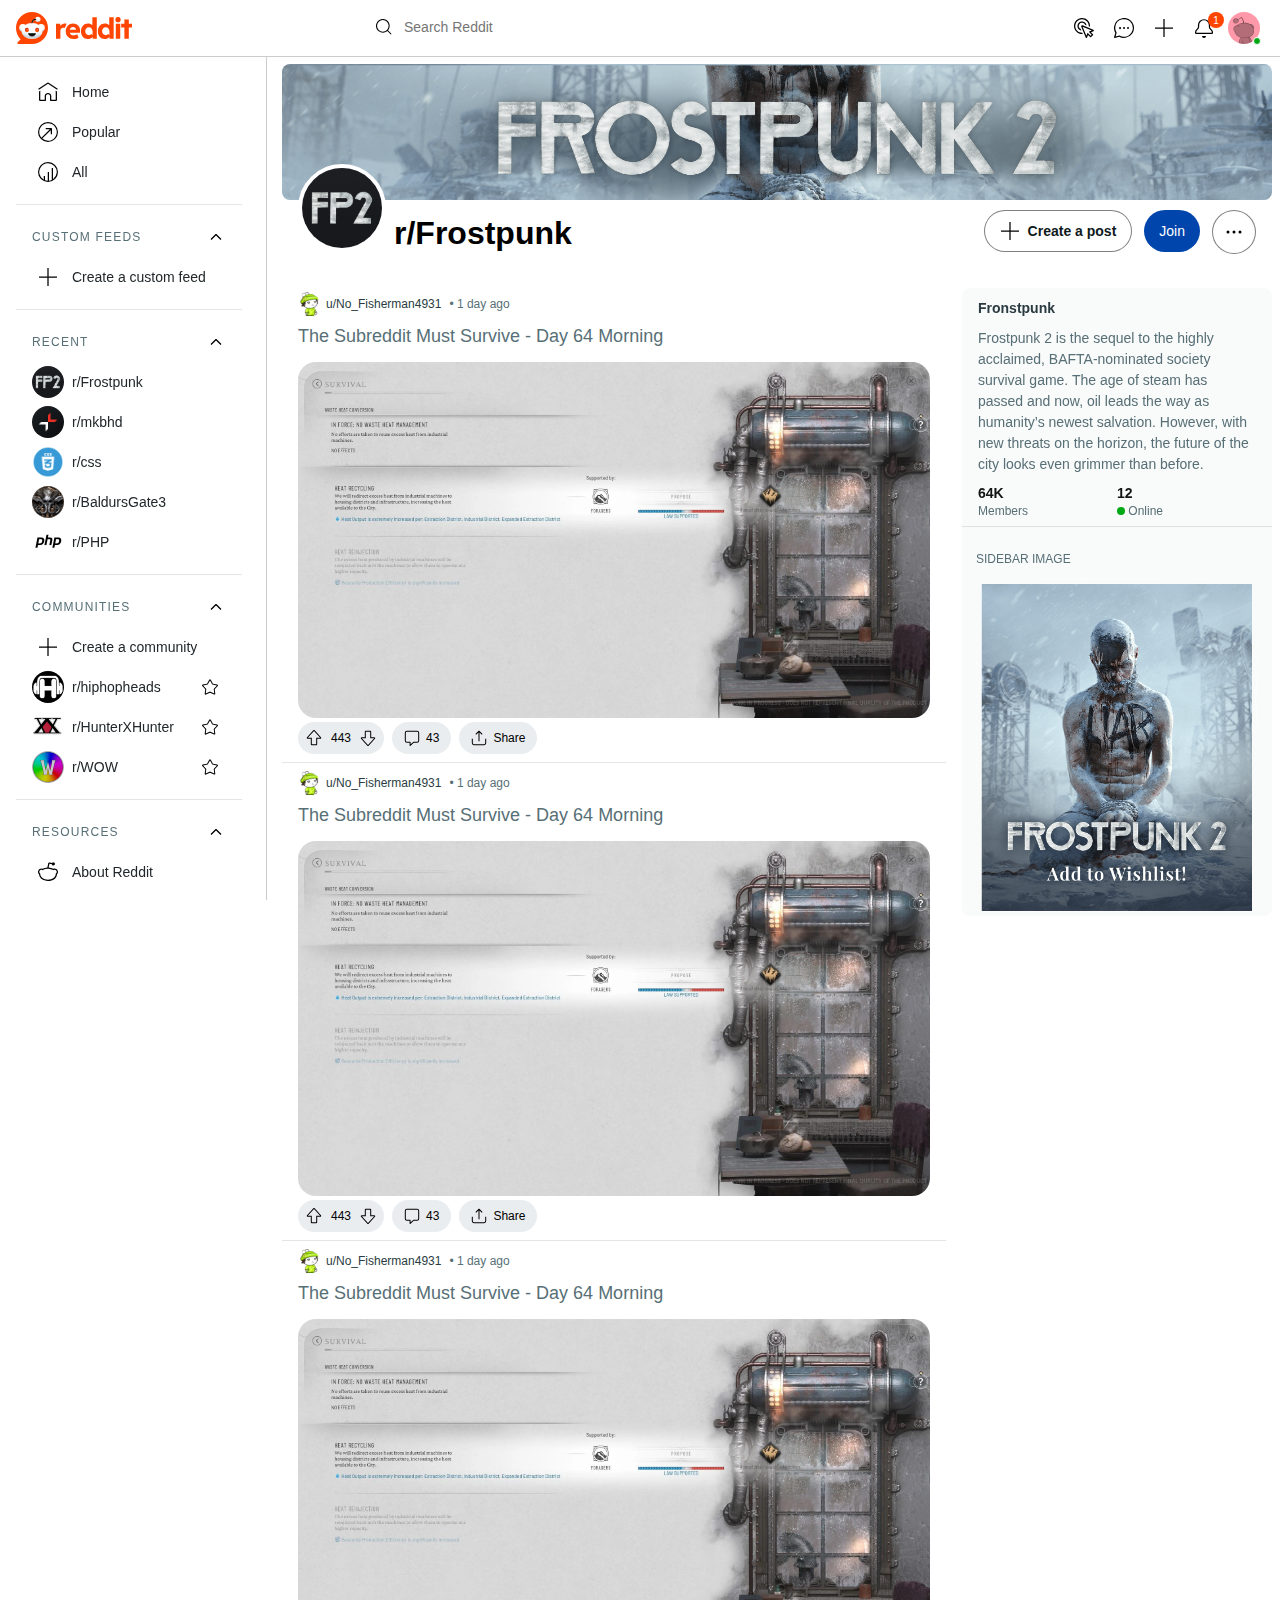
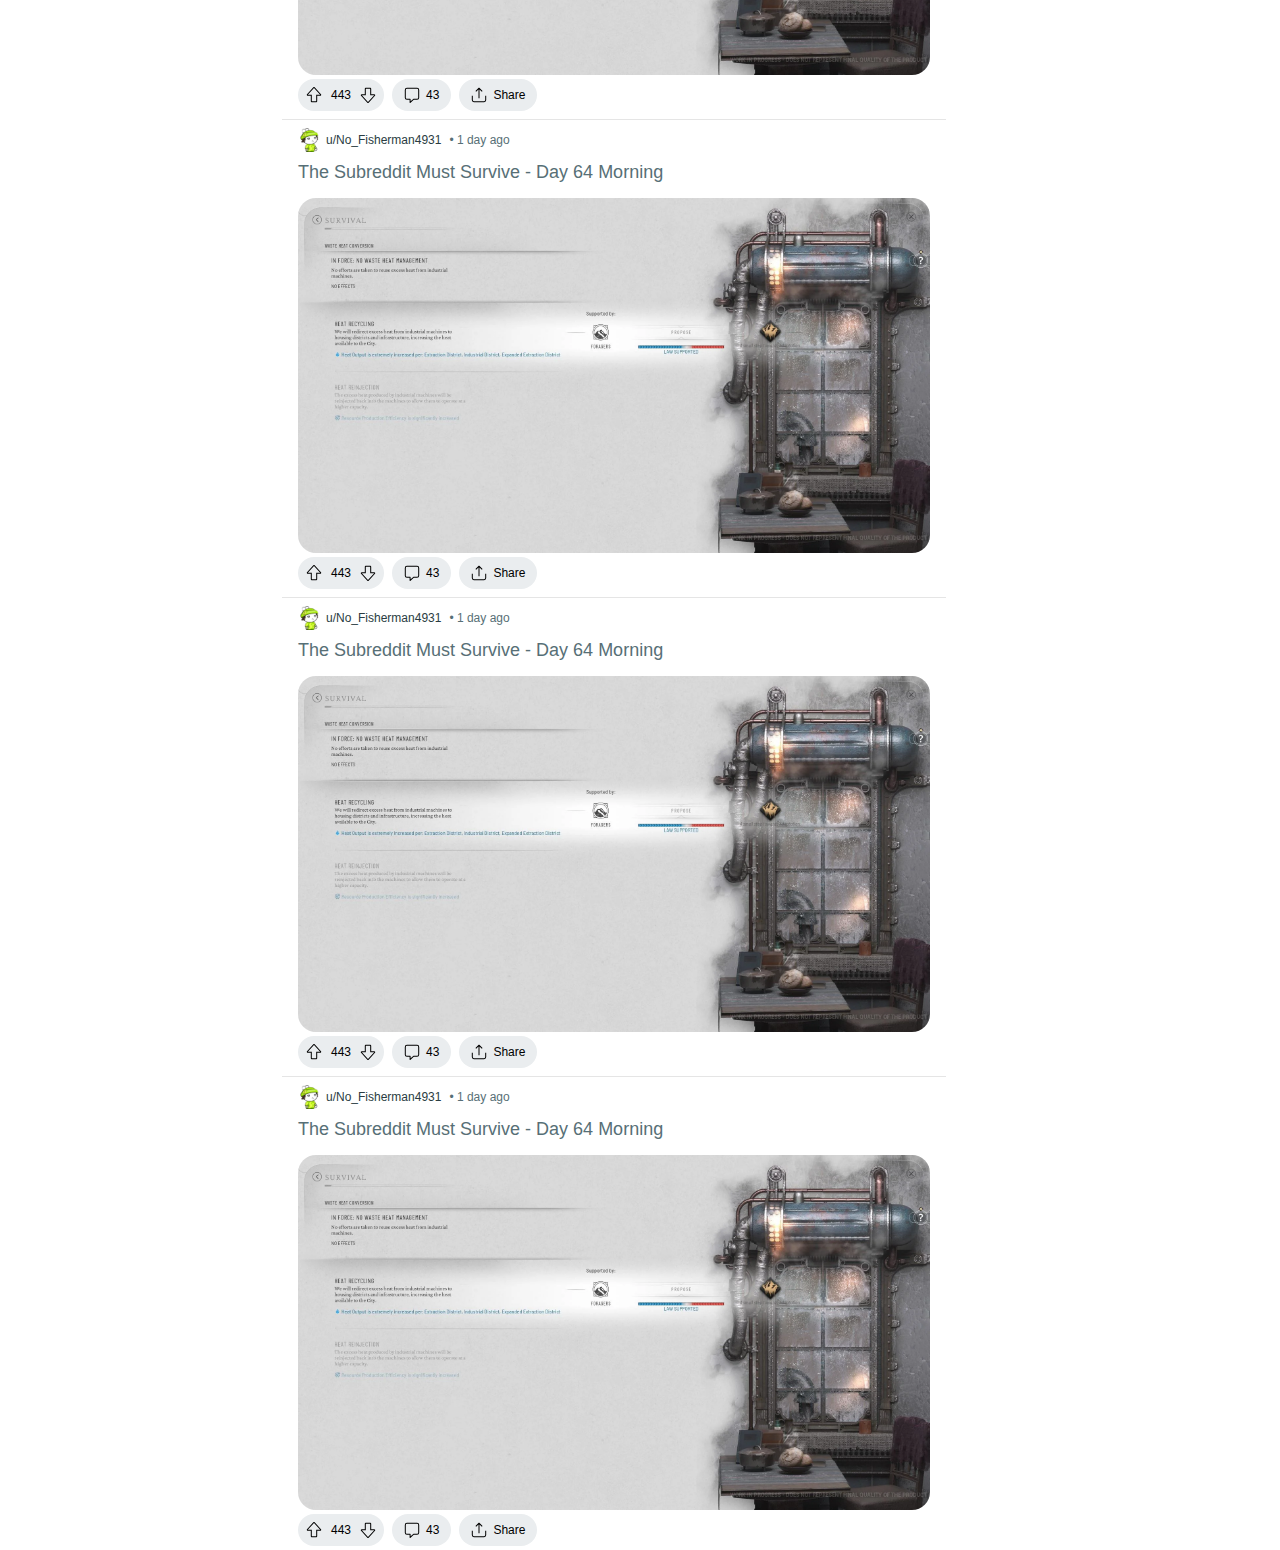
==== index.html @ 2389dda0 "Prototype is done" ====
<!doctype html>
<html lang="en">
<head>
    <meta charset="UTF-8">
    <meta name="viewport"
          content="width=device-width, user-scalable=no, initial-scale=1.0, maximum-scale=1.0, minimum-scale=1.0">
    <meta http-equiv="X-UA-Compatible" content="ie=edge">
    <title>Reddit1 Clone</title>

    <link rel="stylesheet" href="assets/css/main.css">
    <link rel="stylesheet" href="assets/css/header.css">
    <link rel="stylesheet" href="assets/css/search.css">
    <link rel="stylesheet" href="assets/css/profile-menu.css">
    <link rel="stylesheet" href="assets/css/sidebar.css">
    <link rel="stylesheet" href="assets/css/content.css">
</head>
<body>
<div class="main-header">
    <div>
        <a class="reddit-logo" href="">
            <img src="assets/img/reddit-logo.svg">
            <img src="assets/img/reddit.svg" class="reddit-logo-word">
        </a>
    </div>

    <div class="search-container-l1">
        <div class="search-container-l2">
            <label for="input-search" class="search-icon-container">
                <img src="assets/img/icon/search.svg">
            </label>
            <input type="text" class="search-input" placeholder="Search Reddit" id="input-search">
            <div class="opened-search">
                <div class="opened-search-content-divider"></div>
                <div class="opened-search-scrollable">
                    <div class="resent-searches">
                        <div class="resent-searches-item">
                            <div class="resent-search-logo-container">
                                <img src="assets/img/frostpunk2.jpg">
                            </div>
                            <div class="resent-search-title">
                                r/Frostpunk
                            </div>
                            <span class="resent-search-close-icon-container">
                            <img src="assets/img/icon/close.svg">
                        </span>
                        </div>
                        <div class="resent-searches-item">
                            <div class="resent-search-logo-container">
                                <img src="assets/img/frostpunk2.jpg">
                            </div>
                            <div class="resent-search-title">
                                r/Frostpunk
                            </div>
                            <span class="resent-search-close-icon-container">
                            <img src="assets/img/icon/close.svg">
                        </span>
                        </div>
                        <div class="resent-searches-item">
                            <div class="resent-search-logo-container">
                                <img src="assets/img/frostpunk2.jpg">
                            </div>
                            <div class="resent-search-title">
                                r/Frostpunk
                            </div>
                            <span class="resent-search-close-icon-container">
                            <img src="assets/img/icon/close.svg">
                        </span>
                        </div>
                        <div class="resent-searches-item">
                            <div class="resent-search-logo-container">
                                <img src="assets/img/frostpunk2.jpg">
                            </div>
                            <div class="resent-search-title">
                                r/Frostpunk
                            </div>
                            <span class="resent-search-close-icon-container">
                            <img src="assets/img/icon/close.svg">
                        </span>
                        </div>
                        <div class="resent-searches-item">
                            <div class="resent-search-logo-container">
                                <img src="assets/img/frostpunk2.jpg">
                            </div>
                            <div class="resent-search-title">
                                r/Frostpunk
                            </div>
                            <span class="resent-search-close-icon-container">
                            <img src="assets/img/icon/close.svg">
                        </span>
                        </div>
                    </div>
                    <div class="trending-today">
                        <div class="trending-today-header">
                            <div class="trending-today-icon">
                                <img src="assets/img/trending.svg">
                            </div>
                            <div class="trending-today-title">
                                Trending Today
                            </div>
                        </div>
                        <ul class="trending-today-items-container">
                            <li class="trending-today-item">
                                <div class="trending-today-item-info">
                                    <div class="trending-today-item-header">
                                        Stanley Cup Final
                                    </div>
                                    <div class="trending-today-item-body">
                                        Playoff Game Thread: Florida Panthers (3-2) at Edmonton Oilers (2-3) - Game 6 -
                                        21 Jun 2024 - 06:00PM MDT
                                    </div>
                                    <div class="trending-today-item-source">
                                        <div class="trending-today-item-avatar">
                                            <img src="assets/img/avatar/avatar-1.png">
                                        </div>
                                        <div class="trending-today-item-name">
                                            r/hockey and more
                                        </div>
                                    </div>
                                </div>
                                <div class="trending-today-item-preview">
                                    <img src="assets/img/preview/preview-1.jpg">
                                </div>
                            </li>
                            <li class="trending-today-item">
                                <div class="trending-today-item-info">
                                    <div class="trending-today-item-header">
                                        Stanley Cup Final
                                    </div>
                                    <div class="trending-today-item-body">
                                        Playoff Game Thread: Florida Panthers (3-2) at Edmonton Oilers (2-3) - Game 6 -
                                        21 Jun 2024 - 06:00PM MDT
                                    </div>
                                    <div class="trending-today-item-source">
                                        <div class="trending-today-item-avatar">
                                            <img src="assets/img/avatar/avatar-1.png">
                                        </div>
                                        <div class="trending-today-item-name">
                                            r/hockey and more
                                        </div>
                                    </div>
                                </div>
                                <div class="trending-today-item-preview">
                                    <img src="assets/img/preview/preview-1.jpg">
                                </div>
                            </li>
                            <li class="trending-today-item">
                                <div class="trending-today-item-info">
                                    <div class="trending-today-item-header">
                                        Stanley Cup Final
                                    </div>
                                    <div class="trending-today-item-body">
                                        Playoff Game Thread: Florida Panthers (3-2) at Edmonton Oilers (2-3) - Game 6 -
                                        21 Jun 2024 - 06:00PM MDT
                                    </div>
                                    <div class="trending-today-item-source">
                                        <div class="trending-today-item-avatar">
                                            <img src="assets/img/avatar/avatar-1.png">
                                        </div>
                                        <div class="trending-today-item-name">
                                            r/hockey and more
                                        </div>
                                    </div>
                                </div>
                                <div class="trending-today-item-preview">
                                    <img src="assets/img/preview/preview-1.jpg">
                                </div>
                            </li>
                            <li class="trending-today-item">
                                <div class="trending-today-item-info">
                                    <div class="trending-today-item-header">
                                        Stanley Cup Final
                                    </div>
                                    <div class="trending-today-item-body">
                                        Playoff Game Thread: Florida Panthers (3-2) at Edmonton Oilers (2-3) - Game 6 -
                                        21 Jun 2024 - 06:00PM MDT
                                    </div>
                                    <div class="trending-today-item-source">
                                        <div class="trending-today-item-avatar">
                                            <img src="assets/img/avatar/avatar-1.png">
                                        </div>
                                        <div class="trending-today-item-name">
                                            r/hockey and more
                                        </div>
                                    </div>
                                </div>
                                <div class="trending-today-item-preview">
                                    <img src="assets/img/preview/preview-1.jpg">
                                </div>
                            </li>
                        </ul>
                    </div>
                </div>
            </div>
        </div>
    </div>

    <div class="header-actions-container">
        <div class="header-action-item">
            <img src="assets/img/icon/advertise.svg">
            <div class="tooltip">
                Advertise on Reddit
            </div>
        </div>
        <div class="header-action-item">
            <img src="assets/img/icon/chat.svg">
            <div class="tooltip">
                Open chat
            </div>
        </div>
        <div class="header-action-item">
            <img src="assets/img/icon/create-post.svg">
            <div class="tooltip">
                Create post
            </div>
        </div>
        <div class="header-action-item header-action-item--inbox">
            <img src="assets/img/icon/open-inbox.svg">
            <div class="notifications-indicator">1</div>
            <div class="tooltip">
                Open inbox
            </div>
        </div>
        <div class="header-action-item header-action-item--profile-menu">
            <label for="profile-menu-checkbox" class="header-action-avatar">
                <img src="assets/img/avatar.png" class="avatar-img">
                <div class="online-indicator"></div>
            </label>

            <input type="checkbox" id="profile-menu-checkbox">
            <div class="profile-menu">
                <ul class="profile-menu-section">
                    <li class="profile-menu-item">
                        <div class="profile-menu-item-icon profile-menu-item-icon--avatar">
                            <img src="assets/img/avatar.png">
                            <div class="online-indicator online-indicator--profile-menu"></div>
                        </div>
                        <div class="profile-menu-item-info">
                            <span class="profile-menu-item-title">
                                View Profile
                            </span>
                            <span class="profile-menu-item-info-extra">
                                u/Curious_Volume3530
                            </span>
                        </div>
                    </li>
                    <li class="profile-menu-item">
                        <div class="profile-menu-item-icon">
                            <img src="assets/img/icon/edit-avatar.svg">
                        </div>
                        <div class="profile-menu-item-info">
                                <span class="profile-menu-item-title">
                                    Edit Avatar
                                </span>
                        </div>
                    </li>
                    <li class="profile-menu-item">
                        <div class="profile-menu-item-icon">
                            <img src="assets/img/icon/achievements.svg">
                        </div>
                        <div class="profile-menu-item-info">
                                <span class="profile-menu-item-title">
                                    Achievements
                                </span>
                            <span class="profile-menu-item-info-extra">
                                    3 unlocked
                                </span>
                        </div>
                    </li>
                    <li class="profile-menu-item">
                        <div class="profile-menu-item-icon">
                            <img src="assets/img/icon/contributor-program.svg">
                        </div>
                        <div class="profile-menu-item-info">
                                <span class="profile-menu-item-title">
                                    Contributor Program
                                </span>
                            <span class="profile-menu-item-info-extra profile-menu-item-info-extra--gold-earned">
                                    <img src="assets/img/icon/gold.svg"> 12 gold earned
                                </span>
                        </div>
                    </li>
                    <li class="profile-menu-item">
                        <div class="profile-menu-item-icon">
                            <img src="assets/img/icon/dark-mode.svg">
                        </div>
                        <div class="profile-menu-item-info">
                            <label class="profile-menu-item-title profile-menu-item-title--dark-mode" >
                                Dark Mode
                                <input type="checkbox">
                            </label>
                        </div>
                    </li>
                    <li class="profile-menu-item">
                        <div class="profile-menu-item-icon">
                            <img src="assets/img/icon/logout.svg">
                        </div>
                        <div class="profile-menu-item-info">
                                <span class="profile-menu-item-title">
                                    Log Out
                                </span>
                        </div>
                    </li>
                </ul>
            </div>
            <div class="tooltip tooltip--right">
                Open profile menu
            </div>
        </div>
    </div>
</div>

<div class="sidebar">
    <div class="sidebar-section">
        <ul class="sidebar-list">
            <li class="item">
                <div class="icon">
                    <img src="assets/img/icon/home.svg">
                </div>
                <div class="details">
                    Home
                </div>
            </li>
            <li class="item">
                <div class="icon">
                    <img src="assets/img/icon/popular.svg">
                </div>
                <div class="details">
                    Popular
                </div>
            </li>
            <li class="item">
                <div class="icon">
                    <img src="assets/img/icon/all.svg">
                </div>
                <div class="details">
                    All
                </div>
            </li>
        </ul>
    </div>
    <div class="sidebar-section">
        <input type="checkbox" id="sidebar-section-collapse-checkbox-1" class="collapse-checkbox">
        <label for="sidebar-section-collapse-checkbox-1" class="sidebar-collapse-label">
            <span>Custom feeds</span>
            <img src="assets/img/icon/down.svg">
        </label>
        <ul class="sidebar-list">
            <li class="item">
                <div class="icon">
                    <img src="assets/img/icon/plus.svg">
                </div>
                <div class="details">
                    Create a custom feed
                </div>
            </li>
        </ul>
    </div>
    <div class="sidebar-section">
        <input type="checkbox" id="sidebar-section-collapse-checkbox-2" class="collapse-checkbox">
        <label for="sidebar-section-collapse-checkbox-2" class="sidebar-collapse-label">
            <span>Recent</span>
            <img src="assets/img/icon/down.svg">
        </label>
        <ul class="sidebar-list">
            <li class="item">
                <div class="icon icon--round">
                    <img src="assets/img/community/community-icon-1.png">
                </div>
                <div class="details">
                    r/Frostpunk
                </div>
            </li>
            <li class="item icon--round">
                <div class="icon">
                    <img src="assets/img/community/community-icon-2.png">
                </div>
                <div class="details">
                    r/mkbhd
                </div>
            </li>
            <li class="item">
                <div class="icon icon--round">
                    <img src="assets/img/community/community-icon-3.png">
                </div>
                <div class="details">
                    r/css
                </div>
            </li>
            <li class="item">
                <div class="icon icon--round">
                    <img src="assets/img/community/community-icon-4.png">
                </div>
                <div class="details">
                    r/BaldursGate3
                </div>
            </li>
            <li class="item">
                <div class="icon icon--round">
                    <img src="assets/img/community/community-icon-5.png">
                </div>
                <div class="details">
                    r/PHP
                </div>
            </li>
        </ul>
    </div>
    <div class="sidebar-section">
        <input type="checkbox" id="sidebar-section-collapse-checkbox-3" class="collapse-checkbox">
        <label for="sidebar-section-collapse-checkbox-3" class="sidebar-collapse-label">
            <span>Communities</span>
            <img src="assets/img/icon/down.svg">
        </label>
        <ul class="sidebar-list">
            <li class="item">
                <div class="icon icon--round">
                    <img src="assets/img/icon/plus.svg">
                </div>
                <div class="details">
                    Create a community
                </div>
            </li>
            <li class="item">
                <div class="icon icon--round">
                    <img src="assets/img/community/community-icon-6.png">
                </div>
                <div class="details">
                    r/hiphopheads

                    <div class="make-favourite">
                        <img src="assets/img/icon/star.svg">
                    </div>
                </div>
            </li>
            <li class="item">
                <div class="icon icon--round">
                    <img src="assets/img/community/community-icon-7.png">
                </div>
                <div class="details">
                    r/HunterXHunter

                    <div class="make-favourite">
                        <img src="assets/img/icon/star.svg">
                    </div>
                </div>
            </li>
            <li class="item">
                <div class="icon icon--round">
                    <img src="assets/img/community/community-icon-8.png">
                </div>
                <div class="details">
                    r/WOW

                    <div class="make-favourite">
                        <img src="assets/img/icon/star.svg">
                    </div>
                </div>
            </li>
        </ul>
    </div>
    <div class="sidebar-section">
        <input type="checkbox" id="sidebar-section-collapse-checkbox-4" class="collapse-checkbox">
        <label for="sidebar-section-collapse-checkbox-4" class="sidebar-collapse-label">
            <span>Resources</span>
            <img src="assets/img/icon/down.svg">
        </label>
        <ul class="sidebar-list">
            <li class="item">
                <div class="icon">
                    <img src="assets/img/icon/about-reddit.svg">
                </div>
                <div class="details">
                    About Reddit
                </div>
            </li>
            <li class="item">
                <div class="icon">
                    <img src="assets/img/icon/advertise-2.svg">
                </div>
                <div class="details">
                    Advertise
                </div>
            </li>
            <li class="item">
                <div class="icon">
                    <img src="assets/img/icon/help.svg">
                </div>
                <div class="details">
                    Help
                </div>
            </li>
            <li class="item">
                <div class="icon">
                    <img src="assets/img/icon/blog.svg">
                </div>
                <div class="details">
                    Blog
                </div>
            </li>
            <li class="item">
                <div class="icon">
                    <img src="assets/img/icon/careers.svg">
                </div>
                <div class="details">
                    Careers
                </div>
            </li>
            <li class="item">
                <div class="icon">
                    <img src="assets/img/icon/press.svg">
                </div>
                <div class="details">
                    Press
                </div>
            </li>
        </ul>
    </div>
    <div class="sidebar-section">
        <ul class="sidebar-list">
            <li class="item">
                <div class="icon">
                    <img src="assets/img/icon/communities.svg">
                </div>
                <div class="details">
                    Communities
                </div>
            </li>
            <li class="item">
                <div class="icon">
                    <img src="assets/img/icon/best-of-reddit.svg">
                </div>
                <div class="details">
                    Best of Reddit
                </div>
            </li>
            <li class="item">
                <div class="icon">
                    <img src="assets/img/icon/topics.svg">
                </div>
                <div class="details">
                    Topics
                </div>
            </li>
        </ul>
    </div>
    <div class="sidebar-section">
        <ul class="sidebar-list">
            <li class="item">
                <div class="icon">
                    <img src="assets/img/icon/content-policy.svg">
                </div>
                <div class="details">
                    Content Policy
                </div>
            </li>
            <li class="item">
                <div class="icon">
                    <img src="assets/img/icon/privacy-policy.svg">
                </div>
                <div class="details">
                    Privacy Policy
                </div>
            </li>
            <li class="item">
                <div class="icon">
                    <img src="assets/img/icon/user-agreement.svg">
                </div>
                <div class="details">
                    User Agreement
                </div>
            </li>
        </ul>
        <div class="copyright">
            <a href="https://www.reddit.com/">
                Reddit Clone &copy; 2024.
            </a>
        </div>
    </div>
</div>
<div class="content">
    <div class="content-head">
        <div class="banner">
            <img src="assets/img/banner-frostpunk.png">
        </div>
        <div class="banner-info">
            <div class="banner-community">
                <img src="assets/img/community/community-icon-1.png" class="banner-community-icon">
                <h1 class="banner-community-title">
                    r/Frostpunk
                </h1>
            </div>
            <div class="banner-actions">
                <button class="create-post">
                    <img src="assets/img/icon/plus.svg"> Create a post
                </button>
                <button class="join">
                    Join
                </button>
                <div class="more-wrapper">
                    <input type="checkbox" id="more-menu-toggle-checkbox">
                    <label class="more-button" for="more-menu-toggle-checkbox">
                        <img src="assets/img/icon/three-dots.svg">
                    </label>
                    <ul class="more-menu">
                        <li class="more-menu-item">
                            Add to custom feed
                        </li>
                        <li class="more-menu-item">
                            Add to favourites
                        </li>
                        <li class="more-menu-item">Mute r/Frostpunk</li>
                    </ul>
                </div>
            </div>
        </div>
    </div>
    <div class="content-body">
        <div class="content-main">
            <div class="post-list">
                <div class="post-container">
                    <div class="post">
                        <div class="post-meta">
                            <div class="post-user-info">
                                <img src="assets/img/avatar/avatar-2.png">
                                <span class="post-user-name">
                                u/No_Fisherman4931
                            </span>
                            </div>
                            <div class="post-created-at">
                                &bull;
                                1 day ago
                            </div>
                        </div>
                        <div class="post-header">
                            The Subreddit Must Survive - Day 64 Morning
                        </div>
                        <div class="post-preview">
                            <img src="assets/img/preview/preview-2.webp">
                        </div>
                        <div class="post-activity">
                            <div class="post-vote post-activity-container">
                                <div class="post-activity-button">
                                    <img src="assets/img/icon/upvote.svg" class="upvote-default">
                                    <img src="assets/img/icon/upvote-active.svg" class="upvote-active">
                                </div>
                                <span class="post-vote-score">
                                443
                            </span>
                                <div class="post-activity-button">
                                    <img src="assets/img/icon/downvote.svg" class="downvote-default">
                                    <img src="assets/img/icon/downvote-active.svg" class="downvote-active">
                                </div>
                            </div>
                            <div class="post-comment post-activity-button post-activity-container">
                                <img src="assets/img/icon/comment.svg">
                                <span class="post-comment-amount">
                                43
                            </span>
                            </div>
                            <div class="post-share post-activity-button post-activity-container">
                                <img src="assets/img/icon/share.svg">
                                <span>
                                Share
                            </span>
                            </div>
                        </div>
                    </div>
                </div>
                <div class="post-container">
                    <div class="post">
                        <div class="post-meta">
                            <div class="post-user-info">
                                <img src="assets/img/avatar/avatar-2.png">
                                <span class="post-user-name">
                                u/No_Fisherman4931
                            </span>
                            </div>
                            <div class="post-created-at">
                                &bull;
                                1 day ago
                            </div>
                        </div>
                        <div class="post-header">
                            The Subreddit Must Survive - Day 64 Morning
                        </div>
                        <div class="post-preview">
                            <img src="assets/img/preview/preview-2.webp">
                        </div>
                        <div class="post-activity">
                            <div class="post-vote post-activity-container">
                                <div class="post-activity-button">
                                    <img src="assets/img/icon/upvote.svg" class="upvote-default">
                                    <img src="assets/img/icon/upvote-active.svg" class="upvote-active">
                                </div>
                                <span class="post-vote-score">
                                443
                            </span>
                                <div class="post-activity-button">
                                    <img src="assets/img/icon/downvote.svg" class="downvote-default">
                                    <img src="assets/img/icon/downvote-active.svg" class="downvote-active">
                                </div>
                            </div>
                            <div class="post-comment post-activity-button post-activity-container">
                                <img src="assets/img/icon/comment.svg">
                                <span class="post-comment-amount">
                                43
                            </span>
                            </div>
                            <div class="post-share post-activity-button post-activity-container">
                                <img src="assets/img/icon/share.svg">
                                <span>
                                Share
                            </span>
                            </div>
                        </div>
                    </div>
                </div>
                <div class="post-container">
                    <div class="post">
                        <div class="post-meta">
                            <div class="post-user-info">
                                <img src="assets/img/avatar/avatar-2.png">
                                <span class="post-user-name">
                                u/No_Fisherman4931
                            </span>
                            </div>
                            <div class="post-created-at">
                                &bull;
                                1 day ago
                            </div>
                        </div>
                        <div class="post-header">
                            The Subreddit Must Survive - Day 64 Morning
                        </div>
                        <div class="post-preview">
                            <img src="assets/img/preview/preview-2.webp">
                        </div>
                        <div class="post-activity">
                            <div class="post-vote post-activity-container">
                                <div class="post-activity-button">
                                    <img src="assets/img/icon/upvote.svg" class="upvote-default">
                                    <img src="assets/img/icon/upvote-active.svg" class="upvote-active">
                                </div>
                                <span class="post-vote-score">
                                443
                            </span>
                                <div class="post-activity-button">
                                    <img src="assets/img/icon/downvote.svg" class="downvote-default">
                                    <img src="assets/img/icon/downvote-active.svg" class="downvote-active">
                                </div>
                            </div>
                            <div class="post-comment post-activity-button post-activity-container">
                                <img src="assets/img/icon/comment.svg">
                                <span class="post-comment-amount">
                                43
                            </span>
                            </div>
                            <div class="post-share post-activity-button post-activity-container">
                                <img src="assets/img/icon/share.svg">
                                <span>
                                Share
                            </span>
                            </div>
                        </div>
                    </div>
                </div>
                <div class="post-container">
                    <div class="post">
                        <div class="post-meta">
                            <div class="post-user-info">
                                <img src="assets/img/avatar/avatar-2.png">
                                <span class="post-user-name">
                                u/No_Fisherman4931
                            </span>
                            </div>
                            <div class="post-created-at">
                                &bull;
                                1 day ago
                            </div>
                        </div>
                        <div class="post-header">
                            The Subreddit Must Survive - Day 64 Morning
                        </div>
                        <div class="post-preview">
                            <img src="assets/img/preview/preview-2.webp">
                        </div>
                        <div class="post-activity">
                            <div class="post-vote post-activity-container">
                                <div class="post-activity-button">
                                    <img src="assets/img/icon/upvote.svg" class="upvote-default">
                                    <img src="assets/img/icon/upvote-active.svg" class="upvote-active">
                                </div>
                                <span class="post-vote-score">
                                443
                            </span>
                                <div class="post-activity-button">
                                    <img src="assets/img/icon/downvote.svg" class="downvote-default">
                                    <img src="assets/img/icon/downvote-active.svg" class="downvote-active">
                                </div>
                            </div>
                            <div class="post-comment post-activity-button post-activity-container">
                                <img src="assets/img/icon/comment.svg">
                                <span class="post-comment-amount">
                                43
                            </span>
                            </div>
                            <div class="post-share post-activity-button post-activity-container">
                                <img src="assets/img/icon/share.svg">
                                <span>
                                Share
                            </span>
                            </div>
                        </div>
                    </div>
                </div>
                <div class="post-container">
                    <div class="post">
                        <div class="post-meta">
                            <div class="post-user-info">
                                <img src="assets/img/avatar/avatar-2.png">
                                <span class="post-user-name">
                                u/No_Fisherman4931
                            </span>
                            </div>
                            <div class="post-created-at">
                                &bull;
                                1 day ago
                            </div>
                        </div>
                        <div class="post-header">
                            The Subreddit Must Survive - Day 64 Morning
                        </div>
                        <div class="post-preview">
                            <img src="assets/img/preview/preview-2.webp">
                        </div>
                        <div class="post-activity">
                            <div class="post-vote post-activity-container">
                                <div class="post-activity-button">
                                    <img src="assets/img/icon/upvote.svg" class="upvote-default">
                                    <img src="assets/img/icon/upvote-active.svg" class="upvote-active">
                                </div>
                                <span class="post-vote-score">
                                443
                            </span>
                                <div class="post-activity-button">
                                    <img src="assets/img/icon/downvote.svg" class="downvote-default">
                                    <img src="assets/img/icon/downvote-active.svg" class="downvote-active">
                                </div>
                            </div>
                            <div class="post-comment post-activity-button post-activity-container">
                                <img src="assets/img/icon/comment.svg">
                                <span class="post-comment-amount">
                                43
                            </span>
                            </div>
                            <div class="post-share post-activity-button post-activity-container">
                                <img src="assets/img/icon/share.svg">
                                <span>
                                Share
                            </span>
                            </div>
                        </div>
                    </div>
                </div>
                <div class="post-container">
                    <div class="post">
                        <div class="post-meta">
                            <div class="post-user-info">
                                <img src="assets/img/avatar/avatar-2.png">
                                <span class="post-user-name">
                                u/No_Fisherman4931
                            </span>
                            </div>
                            <div class="post-created-at">
                                &bull;
                                1 day ago
                            </div>
                        </div>
                        <div class="post-header">
                            The Subreddit Must Survive - Day 64 Morning
                        </div>
                        <div class="post-preview">
                            <img src="assets/img/preview/preview-2.webp">
                        </div>
                        <div class="post-activity">
                            <div class="post-vote post-activity-container">
                                <div class="post-activity-button">
                                    <img src="assets/img/icon/upvote.svg" class="upvote-default">
                                    <img src="assets/img/icon/upvote-active.svg" class="upvote-active">
                                </div>
                                <span class="post-vote-score">
                                443
                            </span>
                                <div class="post-activity-button">
                                    <img src="assets/img/icon/downvote.svg" class="downvote-default">
                                    <img src="assets/img/icon/downvote-active.svg" class="downvote-active">
                                </div>
                            </div>
                            <div class="post-comment post-activity-button post-activity-container">
                                <img src="assets/img/icon/comment.svg">
                                <span class="post-comment-amount">
                                43
                            </span>
                            </div>
                            <div class="post-share post-activity-button post-activity-container">
                                <img src="assets/img/icon/share.svg">
                                <span>
                                Share
                            </span>
                            </div>
                        </div>
                    </div>
                </div>
            </div>
        </div>
        <div class="right-sidebar">
            <div class="sidebar-community-info">
                <div class="sidebar-community-description">
                    <h2 class="sidebar-community-description-title">
                        Fronstpunk
                    </h2>
                    <div class="sidebar-community-description-detailed">
                        Frostpunk 2 is the sequel to the highly acclaimed, BAFTA-nominated society survival game. The age of steam has passed and now, oil leads the way as humanity’s newest salvation. However, with new threats on the horizon, the future of the city looks even grimmer than before.
                    </div>
                </div>
                <div class="sidebar-community-stats">
                    <div class="member-overall-stats">
                        <div class="amount">64K</div>
                        <div class="label">Members</div>
                    </div>
                    <div class="member-online-stats">
                        <div class="amount">12</div>
                        <div class="label">
                            <div class="online-dot"></div>
                            Online
                        </div>
                    </div>
                </div>
            </div>
            <div class="sidebar-image">
                <div class="sidebar-image-header">
                    Sidebar Image
                </div>
                <img src="assets/img/sidebar-image-1.png">
            </div>
        </div>
    </div>
</div>
</body>
</html>
---- assets/css/main.css ----
body {
    margin: 0;
    font-family: Roboto, sans-serif;
    padding-top: 56px;
}

img {
    max-width: 100%;
    height: auto;
}

/**********     CONTENT **********/
.content {
    height: 200vh;
}
---- assets/css/header.css ----
.main-header {
    position: fixed;
    top: 0;
    left: 0;
    right: 0;
    padding: 0 16px;
    height: 56px;
    display: flex;
    align-items: center;
    justify-content: space-between;
    border-bottom: 1px solid rgba(0, 0, 0, 0.2);
    background-color: white;
    z-index: 100;
}

.reddit-logo {
    display: flex;
    align-items: center;
    gap: 8px;
}

.reddit-logo-word {
    height: 22px;
}

.header-actions-container {
    display: flex;
    height: 40px;
    align-items: center;
}

.header-action-item {
    position: relative;
    width: 40px;
    height: 40px;
    display: flex;
    align-items: center;
    justify-content: center;
    text-align: center;
    border-radius: 50%;
}

.header-action-item:hover {
    background-color: rgb(219, 228, 233);
    cursor: pointer;
}

.header-action-item:active {
    background-color: #C9D7DE;
}

.header-action-item--avatar {
    position: relative;
}

.avatar-img {
    border-radius: 50%;
    width: 32px;
}

.online-indicator {
    position: absolute;
    bottom: 3px;
    right: 3px;
    width: 6px;
    height: 6px;
    background-color: rgb(1, 168, 22);
    border-radius: 50%;
    border: 1px solid white;
}

.header-action-item--inbox {
    position: relative;
}

.notifications-indicator {
    position: absolute;
    top: 4px;
    right: 0;

    width: 16px;
    height: 16px;
    border-radius: 50%;
    font-size: 10px;
    color: white;
    display: flex;
    justify-content: center;
    align-items: center;

    background-color: rgb(255, 69, 0);
}

.header-action-item .tooltip {
    display: none;
    position: absolute;
    bottom: -37px;
    right: 50%;
    transform: translateX(50%);
    padding: 5px 15px;
    background-color: #444444;
    color: white;
    border-radius: 3px;
    width: max-content;
    z-index: 10;
}

.header-action-item .tooltip--right {
    right: 0;
    transform: none;
    /*transform: translateX(-100%);*/
}

.header-action-item:hover .tooltip {
    display: block;
}
---- assets/css/search.css ----
.opened-search {
    display: none;
    position: absolute;
    top: 0;
    left: 0;
    width: 100%;
    padding-top: 40px;
    z-index: -1;

    box-shadow: 0 0 #0000, 0 0 #0000, 0 0 #0000, 0 0 #0000, 0 0.0625rem 0.25rem 0 #00000026,0 0.25rem 0.25rem 0 #00000026;
    border-radius: 20px;
    background-color: white;
    overflow: hidden;
}

.opened-search-scrollable {
    max-height: calc(100vh - 56px - 12px);
    overflow-x: auto;
}

.opened-search-content-divider {
    margin-top: 8px;
    border-top: 1px solid rgba(0, 0, 0, .1);
}

.search-input:focus~.opened-search,
.opened-search:hover,
.opened-search:active {
    display: block;
}

.search-input {
    flex-grow: 1;
    background-color: transparent;
    border: none;
    outline: none;
    font-size: 14px;
    font-weight: 400;
    font-family: Roboto, sans-serif;
    color: #181C1F;
}

.search-icon-container {
    display: flex;
    align-items: center;
}

.resent-searches {
    /*display: none;*/
    border-bottom: 1px solid rgba(0, 0, 0, 0.1);
}

.resent-searches-item {
    display: flex;
    align-items: center;
    gap: 14px;
    padding: 4px 24px;
    min-height: 32px;
}

.resent-searches-item:hover {
    background-color: #F6F8F9;
    cursor: pointer;
}

.resent-searches-item:active {
    background-color: rgba(0, 0, 0, 0.16);
    cursor: pointer;
}

.resent-search-logo-container {
    width: 16px;
    height: 16px;
    border-radius: 100%;
    overflow: hidden;
}
.resent-search-logo-container img {
    vertical-align: top;
}

.resent-search-title {
    flex-grow: 1;
    display: flex;
    align-items: center;
    font-size: 14px;
    font-weight: 400;
    color: #333D42;
}


.search-container-l1 {
    width: 100%;
    position: absolute;
    left: 0;
    top: 8px;
    z-index: -1;
}

.search-container-l2 {
    position: relative;
    display: flex;
    padding: 10px 16px;

    width: 560px;
    margin: 0 auto;

    border-radius: 20px;

    align-items: center;
    gap: 10px;
    box-sizing: border-box;

    /*z-index: 2;*/
}

.search-container-l2:hover {
    background-color: rgb(219, 228, 233);
}


.resent-search-close-icon-container {
    display: flex;
    align-items: center;
    justify-content: center;

    width: 32px;
    height: 32px;
    border-radius: 50%;
}

.resent-search-close-icon-container:hover {
    background-color: rgb(219, 228, 233);
    cursor: pointer;
    border-radius: 50%;
}

.resent-search-close-icon-container:active {
    background-color: rgba(0, 0, 0, 0.16);
}

.trending-today-header {
    display: flex;
    margin: 12px 0 0 16px;
    gap: 4px;
    align-items: center;
}

.trending-today-icon {
    width: 16px;
    height: 16px;
    display: flex;
    align-items: center;
    justify-content: center;
    opacity: .6;
}

.trending-today-title {
    text-transform: uppercase;
    color: rgb(92, 108, 116);
    font-size: 14px;
    font-weight: 400;
}

.trending-today-items-container {
    list-style: none;
    padding: 0;
    margin: 0;
}

.trending-today-item {
    display: flex;
    padding: 8px 16px;
    gap: 8px;
}

.trending-today-item:not(:last-child) {
    border-bottom: 1px solid rgba(0, 0, 0, 0.1);
}

.trending-today-item:hover {
    background-color: rgb(246, 248, 249);
    cursor: pointer;
}

.trending-today-item:active {
    background-color: rgba(0, 0, 0, 0.16);
}

.trending-today-item-header {
    font-size: 14px;
    font-weight: bold;
    color: rgb(51, 61, 66);
    padding-top: 8px;
}

.trending-today-item-body {
    font-size: 12px;
    color: rgb(51, 61, 66);
    margin-bottom: 8px;
    margin-top: 2px;
}

.trending-today-item-source {
    display: flex;
    align-items: center;
    color: rgb(92, 108, 116);
    font-size: 12px;
    padding-bottom: 16px;
}

.trending-today-item-avatar {
    width: 16px;
    height: 16px;
}

.trending-today-item-avatar img {
    border-radius: 50%;
}

.trending-today-item-preview {
    display: flex;
    align-items: center;
}

.trending-today-item-info {
    flex: 1;
    object-fit: cover;
}

.trending-today-item-preview img {
    width: 96px;
    height: 72px;
    object-fit: cover;
    border-radius: 5px;
}
---- assets/css/profile-menu.css ----
.profile-menu {
    display: none;
    position: absolute;
    top: 50px;
    right: 0;

    width: 256px;
    background-color: white;

    box-shadow: rgba(0, 0, 0, 0.1) 0 4px 8px 0, rgba(0, 0, 0, 0.25) 0 6px 12px 0;
    border-radius: 10px;
    overflow: hidden;
    padding: 8px 0;
}

#profile-menu-checkbox {
    display: none;
}

#profile-menu-checkbox:checked~.profile-menu {
    display: block;
}

.header-action-avatar {
    position: relative;
    width: 40px;
    height: 40px;
    display: flex;
    align-items: center;
    justify-content: center;
    text-align: center;
    border-radius: 50%;
}

.header-action-avatar:hover {
    cursor: pointer;
}

.header-action-item:hover #profile-menu-checkbox:checked~.tooltip {
    display: none;
}

.profile-menu-section {
    padding: 0;
    margin: 0;
    list-style: none;
}

.profile-menu-item {
    display: flex;
    padding: 8px 16px;
    gap: 8px;
}

.profile-menu-item:hover {
    background-color: rgb(246, 248, 249);
    cursor: pointer;
}

.profile-menu-item:active {
    background-color: rgba(0, 0, 0, 0.16);
}

.profile-menu-item-icon {
    display: flex;
    align-items: center;
    justify-content: center;
    position: relative;
    width: 32px;
    height: 32px;
}

.profile-menu-item-icon img {
    width: 20px;
    height: 20px;
}

.profile-menu-item-icon--avatar img {
    width: 32px;
    height: 32px;
    border-radius: 50%;
}

.profile-menu-item-info {
    flex: 1;
}

.profile-menu .online-indicator--profile-menu {
    top: 29px;
    right: -1px;
}

.profile-menu-item-info {
    display: flex;
    flex-direction: column;
    justify-content: center;
    align-items: flex-start;
    gap: 2px;
}

.profile-menu-item-title {
    color: rgb(33, 39, 42);
    font-size: 14px;
}

.profile-menu-item-info-extra {
    color: rgb(87, 111, 118);
    font-size: 12px;
}

.profile-menu-item-info-extra--gold-earned {
    display: flex;
    align-items: center;
    gap: 4px;
}

.profile-menu-item-title--dark-mode {
    width: 100%;
    display: flex;
    justify-content: space-between;
    align-items: center;
}

.header-action-item--profile-menu:hover {
    background-color: initial;
}

.header-action-item:active {
    background-color: initial;
}

.header-action-avatar:hover {
    background-color: rgb(219, 228, 233);
    cursor: pointer;
}

.header-action-avatar:active {
    background-color: #C9D7DE;
}
---- assets/css/sidebar.css ----
.sidebar {
    position: fixed;
    top: 56px;
    left: 0;
    width: 226px;
    height: calc(100vh - 72px);
    padding: 16px 24px 0 16px;
    border-right: 1px solid rgba(0, 0, 0, 0.2);
    overflow-y: auto;

    scrollbar-color: transparent transparent;
    scrollbar-width: thin;
}

.sidebar:hover {
    scrollbar-color: rgba(0, 0, 0, 0.2) transparent;
}

.sidebar-section:not(:last-child) {
    border-bottom: 1px solid rgba(0, 0, 0, 0.1);
    padding-bottom: 12px;
}

.sidebar-section:not(:first-child) {
    padding-top: 12px;
}

.sidebar-list {
    padding: 0;
    margin: 0;
    list-style: none;
}

.sidebar-list > .item {
    display: flex;
    align-items: center;
    /*justify-content: center;*/
    gap: 8px;

    padding: 4px 16px;
}

.sidebar-list .icon {
    width: 32px;
    height: 32px;

    display: flex;
    align-items: center;
    justify-content: center;
}

.sidebar-list .icon--round img {
    border-radius: 50%;
}

.sidebar-list .details {
    flex: 1;

    color: rgb(33, 39, 42);
    font-size: 14px;
}

.sidebar-list > .item:hover,
.sidebar-collapse-label:hover {
    background-color: rgb(246, 248, 249);
    cursor: pointer;
    border-radius: 8px;
}

.sidebar-list > .item:active,
.sidebar-collapse-label:active {
    background-color: rgba(0, 0, 0, 0.16);
}

.sidebar-section .collapse-checkbox {
    display: none;
}

.sidebar-section .collapse-checkbox:checked~.sidebar-list {
    display: none;
}

.sidebar-section .collapse-checkbox:checked~.sidebar-collapse-label img {
    transform: rotateZ(0deg);
}

.sidebar-collapse-label img {
    transform: rotateZ(180deg);
    transition: transform .25s;
}

.sidebar-collapse-label {
    display: flex;
    align-items: center;
    justify-content: space-between;

    padding: 4px 16px;

    height: 32px;

    text-transform: uppercase;
    color: rgb(87, 111, 118);
    font-size: 12px;
    letter-spacing: 1.2px;
}

.copyright {
    padding: 24px 0 16px;
}

.copyright a {
    text-decoration: none;
    color: rgb(67, 67, 67);
    font-size: 10px;
    padding: 0 16px;
}

.copyright a:hover {
    text-decoration: underline;
}

.sidebar-list .details {
    display: flex;
    align-items: center;
    justify-content: space-between;
}

.sidebar-list .make-favourite {
    border-radius: 50%;
    width: 32px;
    height: 32px;
    display: flex;
    align-items: center;
    justify-content: center;
}

.sidebar-list .make-favourite:hover {
    background-color: rgb(219, 228, 233);
}

.sidebar-list .make-favourite:active {
    background-color: rgba(0, 0, 0, 0.16);
}
---- assets/css/content.css ----
.content {
    padding-left: 282px;
    padding-right: 8px;
    padding-top: 8px;
}

.banner > img {
    border-radius: 8px;
    vertical-align: top;
}

.banner-info {
    position: relative;
    top: -36px;
    display: flex;
    justify-content: space-between;
    padding: 0 16px;
    align-items: flex-end;
}

.banner-community {
    display: flex;
    gap: 8px;
    align-items: flex-end;
}

.banner-community-title {
    margin: 0;
}

.banner-actions {
    display: flex;
    align-items: stretch;
    gap: 12px;
}

.banner-community-icon {
    width: 80px;
    height: 80px;
    border-radius: 50%;
    border: 4px solid white;
}

.banner-actions .create-post {
    background-color: white;
    border: 1px solid rgba(0, 0, 0, 0.5);
    border-radius: 30px;

    display: flex;
    align-items: center;
    gap: 8px;

    padding: 10px 15px;

    color: rgb(15, 26, 28);
    font-size: 14px;
    font-weight: 600;
}

.banner-actions .create-post:hover {
    cursor: pointer;
    border-color: rgb(15, 26, 28);
}

.banner-actions .create-post:active {
    background-color: rgba(0, 0, 0, 0.16);
}

.banner-actions .join {
    background-color: rgb(0, 69, 172);
    border: none;
    border-radius: 30px;

    padding: 10px 15px;

    color: white;
    font-size: 14px;
    font-weight: 500;
}

.banner-actions .join:hover {
    background-color: rgb(0, 53, 132);
    cursor: pointer;
}

.banner-actions .join:active {
    background-color: rgb(0, 35, 105);
}

.banner-actions .create-post img {
    width: 20px;
    height: 20px;
}

.more-wrapper {
    position: relative;
}

.more-menu {
    display: none;
    position: absolute;
    top: 40px;
    right: 0;
    z-index: 5;

    border-radius: 8px;

    background-color: white;
    box-shadow: rgba(0, 0, 0, 0.1) 0 4px 8px 0, rgba(0, 0, 0, 0.25) 0 6px 12px 0;
}

#more-menu-toggle-checkbox {
    display: none;
}

.more-button {
    display: flex;
    height: 100%;
    background-color: white;
    border: 1px solid rgba(0, 0, 0, 0.5);
    border-radius: 50%;
    padding: 0 11px;
}

.more-button:hover {
    cursor: pointer;
    border-color: rgb(15, 26, 28);
}

.more-button:active {
    background-color: rgba(0, 0, 0, 0.16);
}

#more-menu-toggle-checkbox:checked~.more-menu {
    display: flex;
    flex-direction: column;
    padding: 0;
    list-style: none;
    overflow: hidden;
}

.more-menu-item {
    padding: 14px 16px;
    white-space: nowrap;

    color: rgb(15, 26, 28);
    font-size: 14px;
}

.more-menu-item:hover {
    background-color: rgb(242, 244, 245);
    cursor: pointer;
}

.more-menu-item:active {
    background-color: rgba(0, 0, 0, 0.16);
}

/* CONTENT BODY */
.content-body {
    position: relative;
    display: flex;
    gap: 16px;
    align-items: flex-start;
}

.content-main {
    flex: 1;
}

.right-sidebar {
    /*
     ‼️ IMPORTANT TO MENTION ‼️
     if container -> flex
     -> align-items: stretch by default
     -> position:sticky doesn't work
     -> change to flex-start for example
     */
    position: sticky;
    top: 57px;
    overflow: auto;
    width: 310px;
    background-color: rgb(249, 250, 250);
    border-radius: 8px;
    padding: 0;
    max-height: calc(100vh - 56px - 1px);
}

.sidebar-community-info {
    padding: 0 16px;
}

.sidebar-community-description-title {
    font-size: 14px;
    color: rgb(42, 60, 66);
}

.sidebar-community-description-detailed {
    font-size: 14px;
    line-height: 1.5;
    color: rgb(87, 111, 118);
}

.sidebar-community-stats {
    display: flex;
    margin-top: 10px;
}

.sidebar-community-stats > div {
    flex: 1;
}

.member-overall-stats,
.member-online-stats {
    display: flex;
    flex-direction: column;
    gap: 3px;
}

.member-overall-stats .amount,
.member-online-stats .amount {
    color: rgb(19, 19, 19);
    font-size: 14px;
    font-weight: bold;
}

.member-overall-stats .label,
.member-online-stats .label {
    color: rgb(87, 111, 118);
    font-size: 12px;
}

.member-online-stats .online-dot {
    display: inline-block;
    background-color: rgb(1, 168, 22);
    width: 8px;
    height: 8px;
    border-radius: 50%;
}

.sidebar-image {
    margin-top: 8px;
    padding: 25px 14px 0;
    border-top: 1px solid rgba(0, 0, 0, 0.1);

    display: flex;
    flex-direction: column;
    gap: 12px;
}

.sidebar-image-header {
    font-size: 12px;
    font-weight: 500;
    text-transform: uppercase;
    color: rgb(87, 111, 118);
}

/** CONTENT MAIN **/

.post-list {
}

.post {
    border-radius: 15px;
    padding:  4px 16px;
}

.post-container:not(:last-child) {
    border-bottom: 1px solid rgba(0, 0, 0, 0.1);
    padding-bottom: 4px;
}

.post-container:not(:first-child) {
    padding-top: 4px;
}

.post:hover {
    cursor: pointer;
    background-color: rgba(0, 0, 0, 0.05);
}

.post-meta {
    display: flex;
    gap: 8px;
}

.post-user-info {
    display: flex;
    align-items: center;
    gap: 4px;
    color: rgb(42, 60, 66);
    font-size: 12px;
    font-weight: 500;
}

.post-user-info img {
    width: 24px;
    height: 24px;
    vertical-align: top;
}

.post-created-at {
    display: flex;
    align-items: center;
    font-size: 12px;
    color: rgb(87, 111, 118);
}

.post-header {
    margin-top: 10px;
    color: rgb(87, 111, 118);
    font-size: 18px;
    font-weight: 500;
}

.post-preview {
    margin-top: 15px;
}

.post-preview img {
    border-radius: 18px;
}

.post-activity {
    display: flex;
    gap: 8px;
    color: black;
    font-size: 12px;
    font-weight: 500;
}

.post-activity-container {
    display: flex;
    align-items: center;
    gap: 6px;
    background-color: rgb(234, 237, 239);
    border-radius: 20px;
    padding: 8px 12px;
}

.post-activity-container img {
    width: 16px;
    height: 16px;
}

.post-activity-button {
    display: flex;
    align-items: center;
}

.post-activity-button:hover {
    background-color: rgb(226, 231, 233);
    cursor: pointer;
}

.post-activity-button:active {
    background-color: rgba(0, 0, 0, 0.16);
}
.post-vote {
    padding: 0;
}
.post-vote .post-activity-button {
    align-items: center;
    justify-content: center;
    width: 32px;
    height: 32px;
    border-radius: 50%;
}

.post-vote.post-activity-container {
    gap: 1px;
}

.post-vote .post-activity-button .upvote-active,
.post-vote .post-activity-button .downvote-active {
    display: none;
}

.post-vote .post-activity-button:active .upvote-active,
.post-vote .post-activity-button:active .downvote-active {
    display: inline-block;
}

.post-vote .post-activity-button:active .upvote-default,
.post-vote .post-activity-button:active .downvote-default {
    display: none;
}
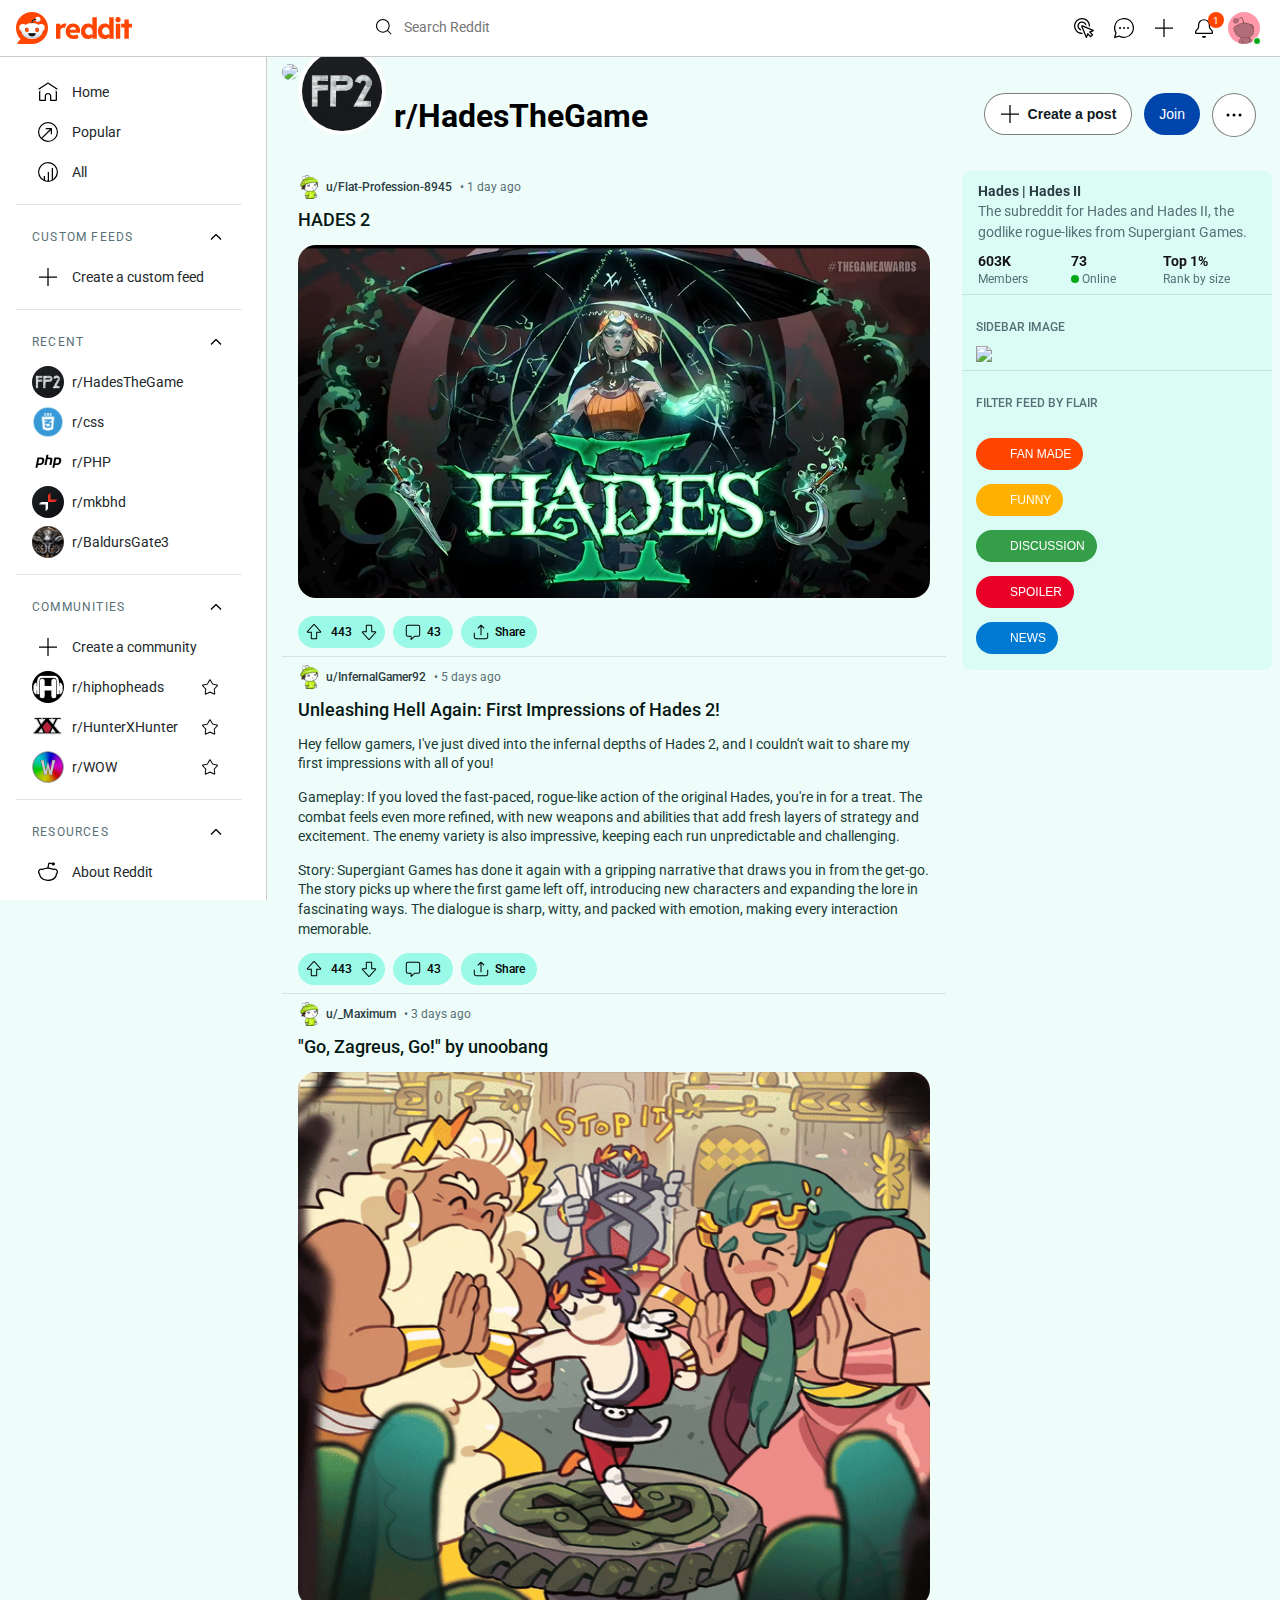
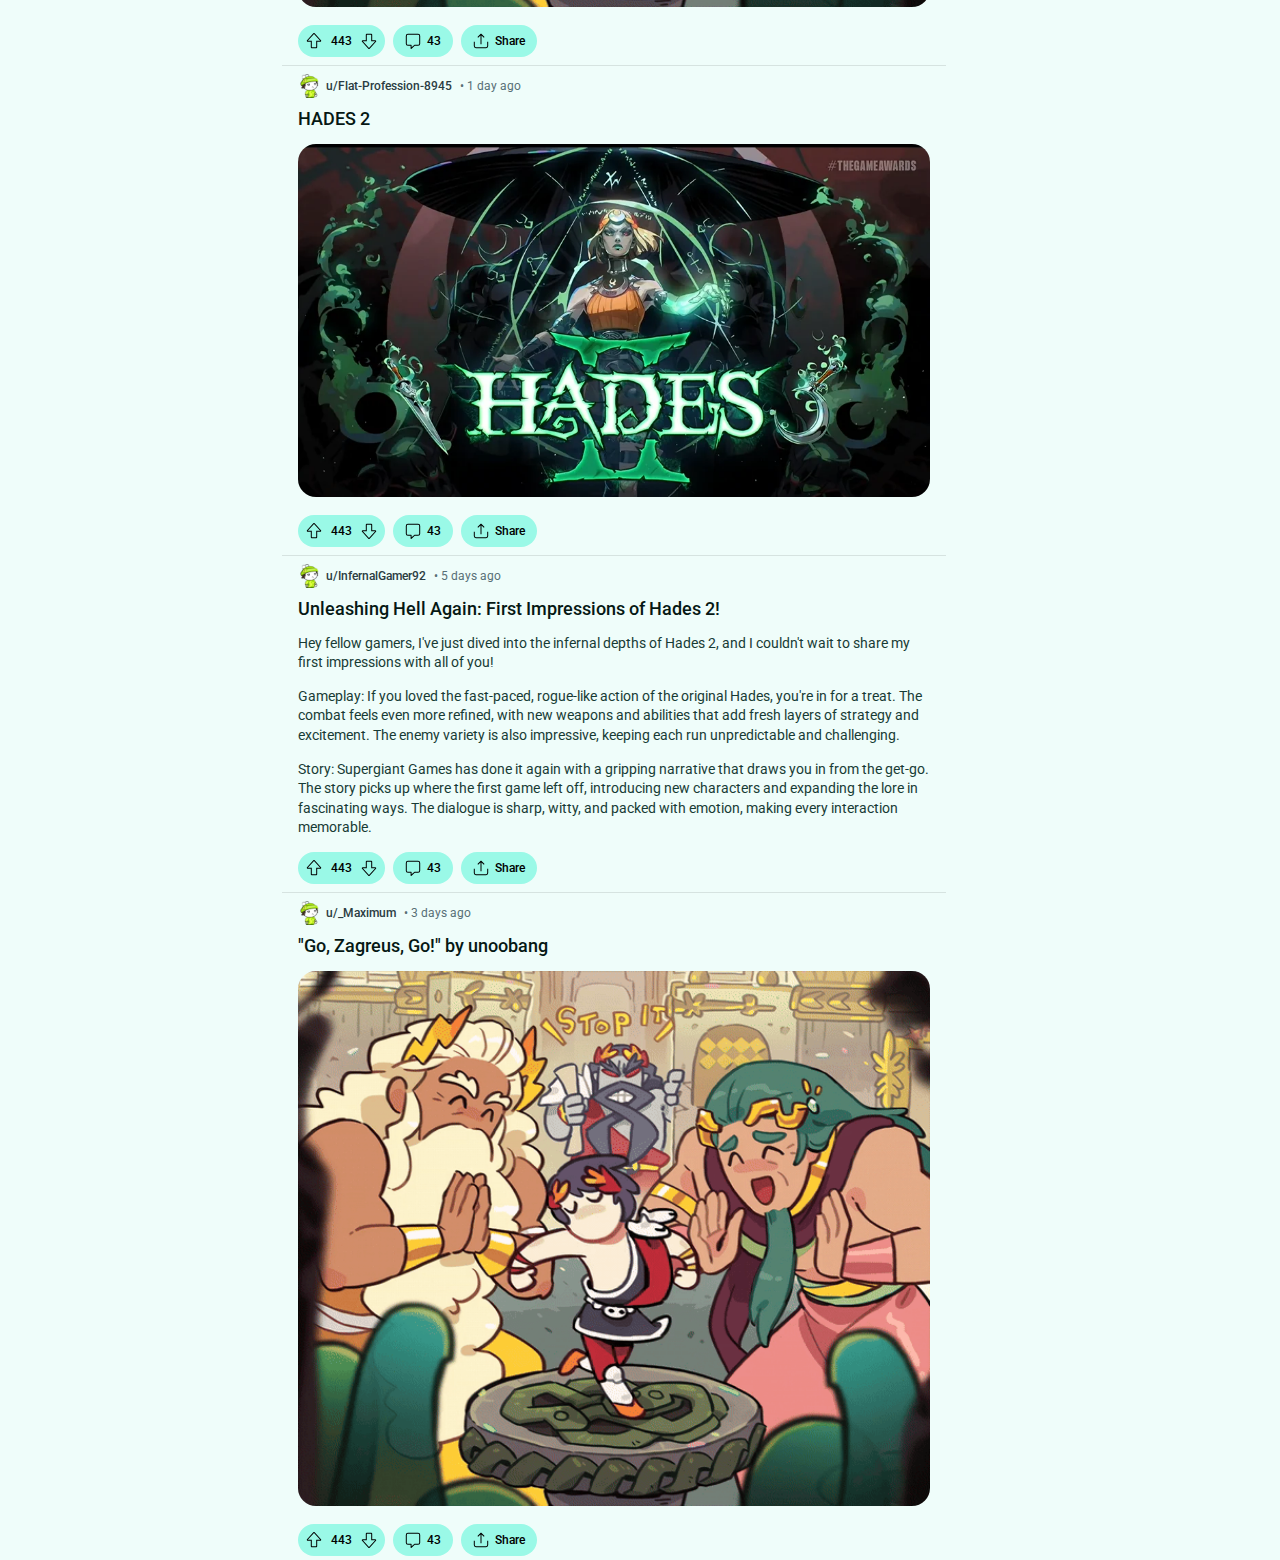
==== commit 449b61e9: "1" ====
--- a/index.html
+++ b/index.html
@@ -13,6 +13,12 @@
     <link rel="stylesheet" href="assets/css/profile-menu.css">
     <link rel="stylesheet" href="assets/css/sidebar.css">
     <link rel="stylesheet" href="assets/css/content.css">
+
+    <link rel="preconnect" href="https://fonts.googleapis.com">
+    <link rel="preconnect" href="https://fonts.gstatic.com" crossorigin>
+    <link href="https://fonts.googleapis.com/css2?family=Roboto:ital,wght@0,400;0,500;0,700;1,400&display=swap" rel="stylesheet">
+
+    <link rel="stylesheet" href="https://cdnjs.cloudflare.com/ajax/libs/font-awesome/6.5.2/css/all.min.css" integrity="sha512-SnH5WK+bZxgPHs44uWIX+LLJAJ9/2PkPKZ5QiAj6Ta86w+fsb2TkcmfRyVX3pBnMFcV7oQPJkl9QevSCWr3W6A==" crossorigin="anonymous" referrerpolicy="no-referrer" />
 </head>
 <body>
 <div class="main-header">
@@ -35,10 +41,10 @@
                     <div class="resent-searches">
                         <div class="resent-searches-item">
                             <div class="resent-search-logo-container">
-                                <img src="assets/img/frostpunk2.jpg">
+                                <img src="assets/img/hades.png">
                             </div>
                             <div class="resent-search-title">
-                                r/Frostpunk
+                                r/HadesTheGame
                             </div>
                             <span class="resent-search-close-icon-container">
                             <img src="assets/img/icon/close.svg">
@@ -46,10 +52,10 @@
                         </div>
                         <div class="resent-searches-item">
                             <div class="resent-search-logo-container">
-                                <img src="assets/img/frostpunk2.jpg">
+                                <img src="assets/img/hades.png">
                             </div>
                             <div class="resent-search-title">
-                                r/Frostpunk
+                                r/HadesTheGame
                             </div>
                             <span class="resent-search-close-icon-container">
                             <img src="assets/img/icon/close.svg">
@@ -57,10 +63,10 @@
                         </div>
                         <div class="resent-searches-item">
                             <div class="resent-search-logo-container">
-                                <img src="assets/img/frostpunk2.jpg">
+                                <img src="assets/img/hades.png">
                             </div>
                             <div class="resent-search-title">
-                                r/Frostpunk
+                                r/HadesTheGame
                             </div>
                             <span class="resent-search-close-icon-container">
                             <img src="assets/img/icon/close.svg">
@@ -68,10 +74,10 @@
                         </div>
                         <div class="resent-searches-item">
                             <div class="resent-search-logo-container">
-                                <img src="assets/img/frostpunk2.jpg">
+                                <img src="assets/img/hades.png">
                             </div>
                             <div class="resent-search-title">
-                                r/Frostpunk
+                                r/HadesTheGame
                             </div>
                             <span class="resent-search-close-icon-container">
                             <img src="assets/img/icon/close.svg">
@@ -79,10 +85,10 @@
                         </div>
                         <div class="resent-searches-item">
                             <div class="resent-search-logo-container">
-                                <img src="assets/img/frostpunk2.jpg">
+                                <img src="assets/img/hades.png">
                             </div>
                             <div class="resent-search-title">
-                                r/Frostpunk
+                                r/HadesTheGame
                             </div>
                             <span class="resent-search-close-icon-container">
                             <img src="assets/img/icon/close.svg">
@@ -248,9 +254,9 @@
                             <img src="assets/img/icon/edit-avatar.svg">
                         </div>
                         <div class="profile-menu-item-info">
-                                <span class="profile-menu-item-title">
-                                    Edit Avatar
-                                </span>
+                            <span class="profile-menu-item-title">
+                                Edit Avatar
+                            </span>
                         </div>
                     </li>
                     <li class="profile-menu-item">
@@ -367,15 +373,7 @@
                     <img src="assets/img/community/community-icon-1.png">
                 </div>
                 <div class="details">
-                    r/Frostpunk
-                </div>
-            </li>
-            <li class="item icon--round">
-                <div class="icon">
-                    <img src="assets/img/community/community-icon-2.png">
-                </div>
-                <div class="details">
-                    r/mkbhd
+                    r/HadesTheGame
                 </div>
             </li>
             <li class="item">
@@ -388,18 +386,26 @@
             </li>
             <li class="item">
                 <div class="icon icon--round">
+                    <img src="assets/img/community/community-icon-5.png">
+                </div>
+                <div class="details">
+                    r/PHP
+                </div>
+            </li>
+            <li class="item icon--round">
+                <div class="icon">
+                    <img src="assets/img/community/community-icon-2.png">
+                </div>
+                <div class="details">
+                    r/mkbhd
+                </div>
+            </li>
+            <li class="item">
+                <div class="icon icon--round">
                     <img src="assets/img/community/community-icon-4.png">
                 </div>
                 <div class="details">
                     r/BaldursGate3
-                </div>
-            </li>
-            <li class="item">
-                <div class="icon icon--round">
-                    <img src="assets/img/community/community-icon-5.png">
-                </div>
-                <div class="details">
-                    r/PHP
                 </div>
             </li>
         </ul>
@@ -576,371 +582,436 @@
         </div>
     </div>
 </div>
-<div class="content">
-    <div class="content-head">
-        <div class="banner">
-            <img src="assets/img/banner-frostpunk.png">
-        </div>
-        <div class="banner-info">
-            <div class="banner-community">
-                <img src="assets/img/community/community-icon-1.png" class="banner-community-icon">
-                <h1 class="banner-community-title">
-                    r/Frostpunk
-                </h1>
+<div class="content-wrapper">
+    <div class="content">
+        <div class="content-head">
+            <div class="banner">
+                <img src="assets/img/banner-hades.png">
             </div>
-            <div class="banner-actions">
-                <button class="create-post">
-                    <img src="assets/img/icon/plus.svg"> Create a post
-                </button>
-                <button class="join">
-                    Join
-                </button>
-                <div class="more-wrapper">
-                    <input type="checkbox" id="more-menu-toggle-checkbox">
-                    <label class="more-button" for="more-menu-toggle-checkbox">
-                        <img src="assets/img/icon/three-dots.svg">
-                    </label>
-                    <ul class="more-menu">
-                        <li class="more-menu-item">
-                            Add to custom feed
-                        </li>
-                        <li class="more-menu-item">
-                            Add to favourites
-                        </li>
-                        <li class="more-menu-item">Mute r/Frostpunk</li>
-                    </ul>
+            <div class="banner-info">
+                <div class="banner-community">
+                    <img src="assets/img/community/community-icon-1.png" class="banner-community-icon">
+                    <h1 class="banner-community-title">
+                        r/HadesTheGame
+                    </h1>
+                </div>
+                <div class="banner-actions">
+                    <button class="create-post">
+                        <img src="assets/img/icon/plus.svg"> Create a post
+                    </button>
+                    <button class="join">
+                        Join
+                    </button>
+                    <div class="more-wrapper">
+                        <input type="checkbox" id="more-menu-toggle-checkbox">
+                        <label class="more-button" for="more-menu-toggle-checkbox">
+                            <img src="assets/img/icon/three-dots.svg">
+                        </label>
+                        <ul class="more-menu">
+                            <li class="more-menu-item">
+                                Add to custom feed
+                            </li>
+                            <li class="more-menu-item">
+                                Add to favourites
+                            </li>
+                            <li class="more-menu-item">Mute r/HadesTheGame</li>
+                        </ul>
+                    </div>
                 </div>
             </div>
         </div>
-    </div>
-    <div class="content-body">
-        <div class="content-main">
-            <div class="post-list">
-                <div class="post-container">
-                    <div class="post">
-                        <div class="post-meta">
-                            <div class="post-user-info">
-                                <img src="assets/img/avatar/avatar-2.png">
-                                <span class="post-user-name">
-                                u/No_Fisherman4931
-                            </span>
-                            </div>
-                            <div class="post-created-at">
-                                &bull;
-                                1 day ago
-                            </div>
-                        </div>
-                        <div class="post-header">
-                            The Subreddit Must Survive - Day 64 Morning
-                        </div>
-                        <div class="post-preview">
-                            <img src="assets/img/preview/preview-2.webp">
-                        </div>
-                        <div class="post-activity">
-                            <div class="post-vote post-activity-container">
-                                <div class="post-activity-button">
-                                    <img src="assets/img/icon/upvote.svg" class="upvote-default">
-                                    <img src="assets/img/icon/upvote-active.svg" class="upvote-active">
-                                </div>
-                                <span class="post-vote-score">
+        <div class="content-body">
+            <div class="content-main">
+                <div class="post-list">
+                    <div class="post-container">
+                        <div class="post">
+                            <div class="post-meta">
+                                <div class="post-user-info">
+                                    <img src="assets/img/avatar/avatar-2.png">
+                                    <span class="post-user-name">
+                                u/Flat-Profession-8945
+                            </span>
+                                </div>
+                                <div class="post-created-at">
+                                    &bull;
+                                    1 day ago
+                                </div>
+                            </div>
+                            <div class="post-header">
+                                HADES 2
+                            </div>
+                            <div class="post-preview">
+                                <img src="assets/img/preview/preview-2.webp">
+                            </div>
+                            <div class="post-activity">
+                                <div class="post-vote post-activity-container">
+                                    <div class="post-activity-button">
+                                        <img src="assets/img/icon/upvote.svg" class="upvote-default">
+                                        <img src="assets/img/icon/upvote-active.svg" class="upvote-active">
+                                    </div>
+                                    <span class="post-vote-score">
                                 443
                             </span>
-                                <div class="post-activity-button">
-                                    <img src="assets/img/icon/downvote.svg" class="downvote-default">
-                                    <img src="assets/img/icon/downvote-active.svg" class="downvote-active">
-                                </div>
-                            </div>
-                            <div class="post-comment post-activity-button post-activity-container">
-                                <img src="assets/img/icon/comment.svg">
-                                <span class="post-comment-amount">
+                                    <div class="post-activity-button">
+                                        <img src="assets/img/icon/downvote.svg" class="downvote-default">
+                                        <img src="assets/img/icon/downvote-active.svg" class="downvote-active">
+                                    </div>
+                                </div>
+                                <div class="post-comment post-activity-button post-activity-container">
+                                    <img src="assets/img/icon/comment.svg">
+                                    <span class="post-comment-amount">
                                 43
                             </span>
-                            </div>
-                            <div class="post-share post-activity-button post-activity-container">
-                                <img src="assets/img/icon/share.svg">
-                                <span>
+                                </div>
+                                <div class="post-share post-activity-button post-activity-container">
+                                    <img src="assets/img/icon/share.svg">
+                                    <span>
                                 Share
                             </span>
-                            </div>
-                        </div>
-                    </div>
-                </div>
-                <div class="post-container">
-                    <div class="post">
-                        <div class="post-meta">
-                            <div class="post-user-info">
-                                <img src="assets/img/avatar/avatar-2.png">
-                                <span class="post-user-name">
-                                u/No_Fisherman4931
-                            </span>
-                            </div>
-                            <div class="post-created-at">
-                                &bull;
-                                1 day ago
-                            </div>
-                        </div>
-                        <div class="post-header">
-                            The Subreddit Must Survive - Day 64 Morning
-                        </div>
-                        <div class="post-preview">
-                            <img src="assets/img/preview/preview-2.webp">
-                        </div>
-                        <div class="post-activity">
-                            <div class="post-vote post-activity-container">
-                                <div class="post-activity-button">
-                                    <img src="assets/img/icon/upvote.svg" class="upvote-default">
-                                    <img src="assets/img/icon/upvote-active.svg" class="upvote-active">
-                                </div>
-                                <span class="post-vote-score">
+                                </div>
+                            </div>
+                        </div>
+                    </div>
+                    <div class="post-container">
+                        <div class="post">
+                            <div class="post-meta">
+                                <div class="post-user-info">
+                                    <img src="assets/img/avatar/avatar-2.png">
+                                    <span class="post-user-name">
+                                u/InfernalGamer92
+                            </span>
+                                </div>
+                                <div class="post-created-at">
+                                    &bull;
+                                    5 days ago
+                                </div>
+                            </div>
+                            <div class="post-header">
+                                Unleashing Hell Again: First Impressions of Hades 2!
+                            </div>
+                            <div class="post-preview">
+                                Hey fellow gamers,
+
+                                I've just dived into the infernal depths of Hades 2, and I couldn't wait to share my first impressions with all of you!
+
+                                <p>
+
+                                    Gameplay: If you loved the fast-paced, rogue-like action of the original Hades, you're in for a treat. The combat feels even more refined, with new weapons and abilities that add fresh layers of strategy and excitement. The enemy variety is also impressive, keeping each run unpredictable and challenging.
+                                </p>
+                                <p>
+
+                                    Story: Supergiant Games has done it again with a gripping narrative that draws you in from the get-go. The story picks up where the first game left off, introducing new characters and expanding the lore in fascinating ways. The dialogue is sharp, witty, and packed with emotion, making every interaction memorable.
+                                </p>
+                            </div>
+                            <div class="post-activity">
+                                <div class="post-vote post-activity-container">
+                                    <div class="post-activity-button">
+                                        <img src="assets/img/icon/upvote.svg" class="upvote-default">
+                                        <img src="assets/img/icon/upvote-active.svg" class="upvote-active">
+                                    </div>
+                                    <span class="post-vote-score">
                                 443
                             </span>
-                                <div class="post-activity-button">
-                                    <img src="assets/img/icon/downvote.svg" class="downvote-default">
-                                    <img src="assets/img/icon/downvote-active.svg" class="downvote-active">
-                                </div>
-                            </div>
-                            <div class="post-comment post-activity-button post-activity-container">
-                                <img src="assets/img/icon/comment.svg">
-                                <span class="post-comment-amount">
+                                    <div class="post-activity-button">
+                                        <img src="assets/img/icon/downvote.svg" class="downvote-default">
+                                        <img src="assets/img/icon/downvote-active.svg" class="downvote-active">
+                                    </div>
+                                </div>
+                                <div class="post-comment post-activity-button post-activity-container">
+                                    <img src="assets/img/icon/comment.svg">
+                                    <span class="post-comment-amount">
                                 43
                             </span>
-                            </div>
-                            <div class="post-share post-activity-button post-activity-container">
-                                <img src="assets/img/icon/share.svg">
-                                <span>
+                                </div>
+                                <div class="post-share post-activity-button post-activity-container">
+                                    <img src="assets/img/icon/share.svg">
+                                    <span>
                                 Share
                             </span>
-                            </div>
-                        </div>
-                    </div>
-                </div>
-                <div class="post-container">
-                    <div class="post">
-                        <div class="post-meta">
-                            <div class="post-user-info">
-                                <img src="assets/img/avatar/avatar-2.png">
-                                <span class="post-user-name">
-                                u/No_Fisherman4931
-                            </span>
-                            </div>
-                            <div class="post-created-at">
-                                &bull;
-                                1 day ago
-                            </div>
-                        </div>
-                        <div class="post-header">
-                            The Subreddit Must Survive - Day 64 Morning
-                        </div>
-                        <div class="post-preview">
-                            <img src="assets/img/preview/preview-2.webp">
-                        </div>
-                        <div class="post-activity">
-                            <div class="post-vote post-activity-container">
-                                <div class="post-activity-button">
-                                    <img src="assets/img/icon/upvote.svg" class="upvote-default">
-                                    <img src="assets/img/icon/upvote-active.svg" class="upvote-active">
-                                </div>
-                                <span class="post-vote-score">
+                                </div>
+                            </div>
+                        </div>
+                    </div>
+                    <div class="post-container">
+                        <div class="post">
+                            <div class="post-meta">
+                                <div class="post-user-info">
+                                    <img src="assets/img/avatar/avatar-2.png">
+                                    <span class="post-user-name">
+                               u/_Maximum
+                            </span>
+                                </div>
+                                <div class="post-created-at">
+                                    &bull;
+                                    3 days ago
+                                </div>
+                            </div>
+                            <div class="post-header">
+                                "Go, Zagreus, Go!" by unoobang
+                            </div>
+                            <div class="post-preview">
+                                <img src="assets/img/preview/preview-3.gif">
+                            </div>
+                            <div class="post-activity">
+                                <div class="post-vote post-activity-container">
+                                    <div class="post-activity-button">
+                                        <img src="assets/img/icon/upvote.svg" class="upvote-default">
+                                        <img src="assets/img/icon/upvote-active.svg" class="upvote-active">
+                                    </div>
+                                    <span class="post-vote-score">
                                 443
                             </span>
-                                <div class="post-activity-button">
-                                    <img src="assets/img/icon/downvote.svg" class="downvote-default">
-                                    <img src="assets/img/icon/downvote-active.svg" class="downvote-active">
-                                </div>
-                            </div>
-                            <div class="post-comment post-activity-button post-activity-container">
-                                <img src="assets/img/icon/comment.svg">
-                                <span class="post-comment-amount">
+                                    <div class="post-activity-button">
+                                        <img src="assets/img/icon/downvote.svg" class="downvote-default">
+                                        <img src="assets/img/icon/downvote-active.svg" class="downvote-active">
+                                    </div>
+                                </div>
+                                <div class="post-comment post-activity-button post-activity-container">
+                                    <img src="assets/img/icon/comment.svg">
+                                    <span class="post-comment-amount">
                                 43
                             </span>
-                            </div>
-                            <div class="post-share post-activity-button post-activity-container">
-                                <img src="assets/img/icon/share.svg">
-                                <span>
+                                </div>
+                                <div class="post-share post-activity-button post-activity-container">
+                                    <img src="assets/img/icon/share.svg">
+                                    <span>
                                 Share
                             </span>
-                            </div>
-                        </div>
-                    </div>
-                </div>
-                <div class="post-container">
-                    <div class="post">
-                        <div class="post-meta">
-                            <div class="post-user-info">
-                                <img src="assets/img/avatar/avatar-2.png">
-                                <span class="post-user-name">
-                                u/No_Fisherman4931
-                            </span>
-                            </div>
-                            <div class="post-created-at">
-                                &bull;
-                                1 day ago
-                            </div>
-                        </div>
-                        <div class="post-header">
-                            The Subreddit Must Survive - Day 64 Morning
-                        </div>
-                        <div class="post-preview">
-                            <img src="assets/img/preview/preview-2.webp">
-                        </div>
-                        <div class="post-activity">
-                            <div class="post-vote post-activity-container">
-                                <div class="post-activity-button">
-                                    <img src="assets/img/icon/upvote.svg" class="upvote-default">
-                                    <img src="assets/img/icon/upvote-active.svg" class="upvote-active">
-                                </div>
-                                <span class="post-vote-score">
+                                </div>
+                            </div>
+                        </div>
+                    </div>
+                    <div class="post-container">
+                        <div class="post">
+                            <div class="post-meta">
+                                <div class="post-user-info">
+                                    <img src="assets/img/avatar/avatar-2.png">
+                                    <span class="post-user-name">
+                                u/Flat-Profession-8945
+                            </span>
+                                </div>
+                                <div class="post-created-at">
+                                    &bull;
+                                    1 day ago
+                                </div>
+                            </div>
+                            <div class="post-header">
+                                HADES 2
+                            </div>
+                            <div class="post-preview">
+                                <img src="assets/img/preview/preview-2.webp">
+                            </div>
+                            <div class="post-activity">
+                                <div class="post-vote post-activity-container">
+                                    <div class="post-activity-button">
+                                        <img src="assets/img/icon/upvote.svg" class="upvote-default">
+                                        <img src="assets/img/icon/upvote-active.svg" class="upvote-active">
+                                    </div>
+                                    <span class="post-vote-score">
                                 443
                             </span>
-                                <div class="post-activity-button">
-                                    <img src="assets/img/icon/downvote.svg" class="downvote-default">
-                                    <img src="assets/img/icon/downvote-active.svg" class="downvote-active">
-                                </div>
-                            </div>
-                            <div class="post-comment post-activity-button post-activity-container">
-                                <img src="assets/img/icon/comment.svg">
-                                <span class="post-comment-amount">
+                                    <div class="post-activity-button">
+                                        <img src="assets/img/icon/downvote.svg" class="downvote-default">
+                                        <img src="assets/img/icon/downvote-active.svg" class="downvote-active">
+                                    </div>
+                                </div>
+                                <div class="post-comment post-activity-button post-activity-container">
+                                    <img src="assets/img/icon/comment.svg">
+                                    <span class="post-comment-amount">
                                 43
                             </span>
-                            </div>
-                            <div class="post-share post-activity-button post-activity-container">
-                                <img src="assets/img/icon/share.svg">
-                                <span>
+                                </div>
+                                <div class="post-share post-activity-button post-activity-container">
+                                    <img src="assets/img/icon/share.svg">
+                                    <span>
                                 Share
                             </span>
-                            </div>
-                        </div>
-                    </div>
-                </div>
-                <div class="post-container">
-                    <div class="post">
-                        <div class="post-meta">
-                            <div class="post-user-info">
-                                <img src="assets/img/avatar/avatar-2.png">
-                                <span class="post-user-name">
-                                u/No_Fisherman4931
-                            </span>
-                            </div>
-                            <div class="post-created-at">
-                                &bull;
-                                1 day ago
-                            </div>
-                        </div>
-                        <div class="post-header">
-                            The Subreddit Must Survive - Day 64 Morning
-                        </div>
-                        <div class="post-preview">
-                            <img src="assets/img/preview/preview-2.webp">
-                        </div>
-                        <div class="post-activity">
-                            <div class="post-vote post-activity-container">
-                                <div class="post-activity-button">
-                                    <img src="assets/img/icon/upvote.svg" class="upvote-default">
-                                    <img src="assets/img/icon/upvote-active.svg" class="upvote-active">
-                                </div>
-                                <span class="post-vote-score">
+                                </div>
+                            </div>
+                        </div>
+                    </div>
+                    <div class="post-container">
+                        <div class="post">
+                            <div class="post-meta">
+                                <div class="post-user-info">
+                                    <img src="assets/img/avatar/avatar-2.png">
+                                    <span class="post-user-name">
+                                u/InfernalGamer92
+                            </span>
+                                </div>
+                                <div class="post-created-at">
+                                    &bull;
+                                    5 days ago
+                                </div>
+                            </div>
+                            <div class="post-header">
+                                Unleashing Hell Again: First Impressions of Hades 2!
+                            </div>
+                            <div class="post-preview">
+                                Hey fellow gamers,
+
+                                I've just dived into the infernal depths of Hades 2, and I couldn't wait to share my first impressions with all of you!
+
+                                <p>
+
+                                    Gameplay: If you loved the fast-paced, rogue-like action of the original Hades, you're in for a treat. The combat feels even more refined, with new weapons and abilities that add fresh layers of strategy and excitement. The enemy variety is also impressive, keeping each run unpredictable and challenging.
+                                </p>
+                                <p>
+
+                                    Story: Supergiant Games has done it again with a gripping narrative that draws you in from the get-go. The story picks up where the first game left off, introducing new characters and expanding the lore in fascinating ways. The dialogue is sharp, witty, and packed with emotion, making every interaction memorable.
+                                </p>
+                            </div>
+                            <div class="post-activity">
+                                <div class="post-vote post-activity-container">
+                                    <div class="post-activity-button">
+                                        <img src="assets/img/icon/upvote.svg" class="upvote-default">
+                                        <img src="assets/img/icon/upvote-active.svg" class="upvote-active">
+                                    </div>
+                                    <span class="post-vote-score">
                                 443
                             </span>
-                                <div class="post-activity-button">
-                                    <img src="assets/img/icon/downvote.svg" class="downvote-default">
-                                    <img src="assets/img/icon/downvote-active.svg" class="downvote-active">
-                                </div>
-                            </div>
-                            <div class="post-comment post-activity-button post-activity-container">
-                                <img src="assets/img/icon/comment.svg">
-                                <span class="post-comment-amount">
+                                    <div class="post-activity-button">
+                                        <img src="assets/img/icon/downvote.svg" class="downvote-default">
+                                        <img src="assets/img/icon/downvote-active.svg" class="downvote-active">
+                                    </div>
+                                </div>
+                                <div class="post-comment post-activity-button post-activity-container">
+                                    <img src="assets/img/icon/comment.svg">
+                                    <span class="post-comment-amount">
                                 43
                             </span>
-                            </div>
-                            <div class="post-share post-activity-button post-activity-container">
-                                <img src="assets/img/icon/share.svg">
-                                <span>
+                                </div>
+                                <div class="post-share post-activity-button post-activity-container">
+                                    <img src="assets/img/icon/share.svg">
+                                    <span>
                                 Share
                             </span>
-                            </div>
-                        </div>
-                    </div>
-                </div>
-                <div class="post-container">
-                    <div class="post">
-                        <div class="post-meta">
-                            <div class="post-user-info">
-                                <img src="assets/img/avatar/avatar-2.png">
-                                <span class="post-user-name">
-                                u/No_Fisherman4931
-                            </span>
-                            </div>
-                            <div class="post-created-at">
-                                &bull;
-                                1 day ago
-                            </div>
-                        </div>
-                        <div class="post-header">
-                            The Subreddit Must Survive - Day 64 Morning
-                        </div>
-                        <div class="post-preview">
-                            <img src="assets/img/preview/preview-2.webp">
-                        </div>
-                        <div class="post-activity">
-                            <div class="post-vote post-activity-container">
-                                <div class="post-activity-button">
-                                    <img src="assets/img/icon/upvote.svg" class="upvote-default">
-                                    <img src="assets/img/icon/upvote-active.svg" class="upvote-active">
-                                </div>
-                                <span class="post-vote-score">
+                                </div>
+                            </div>
+                        </div>
+                    </div>
+                    <div class="post-container">
+                        <div class="post">
+                            <div class="post-meta">
+                                <div class="post-user-info">
+                                    <img src="assets/img/avatar/avatar-2.png">
+                                    <span class="post-user-name">
+                               u/_Maximum
+                            </span>
+                                </div>
+                                <div class="post-created-at">
+                                    &bull;
+                                    3 days ago
+                                </div>
+                            </div>
+                            <div class="post-header">
+                                "Go, Zagreus, Go!" by unoobang
+                            </div>
+                            <div class="post-preview">
+                                <img src="assets/img/preview/preview-3.gif">
+                            </div>
+                            <div class="post-activity">
+                                <div class="post-vote post-activity-container">
+                                    <div class="post-activity-button">
+                                        <img src="assets/img/icon/upvote.svg" class="upvote-default">
+                                        <img src="assets/img/icon/upvote-active.svg" class="upvote-active">
+                                    </div>
+                                    <span class="post-vote-score">
                                 443
                             </span>
-                                <div class="post-activity-button">
-                                    <img src="assets/img/icon/downvote.svg" class="downvote-default">
-                                    <img src="assets/img/icon/downvote-active.svg" class="downvote-active">
-                                </div>
-                            </div>
-                            <div class="post-comment post-activity-button post-activity-container">
-                                <img src="assets/img/icon/comment.svg">
-                                <span class="post-comment-amount">
+                                    <div class="post-activity-button">
+                                        <img src="assets/img/icon/downvote.svg" class="downvote-default">
+                                        <img src="assets/img/icon/downvote-active.svg" class="downvote-active">
+                                    </div>
+                                </div>
+                                <div class="post-comment post-activity-button post-activity-container">
+                                    <img src="assets/img/icon/comment.svg">
+                                    <span class="post-comment-amount">
                                 43
                             </span>
-                            </div>
-                            <div class="post-share post-activity-button post-activity-container">
-                                <img src="assets/img/icon/share.svg">
-                                <span>
+                                </div>
+                                <div class="post-share post-activity-button post-activity-container">
+                                    <img src="assets/img/icon/share.svg">
+                                    <span>
                                 Share
                             </span>
+                                </div>
                             </div>
                         </div>
                     </div>
                 </div>
             </div>
-        </div>
-        <div class="right-sidebar">
-            <div class="sidebar-community-info">
-                <div class="sidebar-community-description">
-                    <h2 class="sidebar-community-description-title">
-                        Fronstpunk
-                    </h2>
-                    <div class="sidebar-community-description-detailed">
-                        Frostpunk 2 is the sequel to the highly acclaimed, BAFTA-nominated society survival game. The age of steam has passed and now, oil leads the way as humanity’s newest salvation. However, with new threats on the horizon, the future of the city looks even grimmer than before.
-                    </div>
-                </div>
-                <div class="sidebar-community-stats">
-                    <div class="member-overall-stats">
-                        <div class="amount">64K</div>
-                        <div class="label">Members</div>
-                    </div>
-                    <div class="member-online-stats">
-                        <div class="amount">12</div>
-                        <div class="label">
-                            <div class="online-dot"></div>
-                            Online
-                        </div>
-                    </div>
-                </div>
-            </div>
-            <div class="sidebar-image">
-                <div class="sidebar-image-header">
-                    Sidebar Image
-                </div>
-                <img src="assets/img/sidebar-image-1.png">
+            <div class="right-sidebar">
+                <div class="sidebar-community-info">
+                    <div class="sidebar-community-description">
+                        <h2 class="sidebar-community-description-title">
+                            Hades | Hades II
+                        </h2>
+                        <div class="sidebar-community-description-detailed">
+                            The subreddit for Hades and Hades II, the godlike rogue-likes from Supergiant Games.
+                        </div>
+                    </div>
+                    <div class="sidebar-community-stats">
+                        <div class="member-overall-stats">
+                            <div class="amount">603K</div>
+                            <div class="label">Members</div>
+                        </div>
+                        <div class="member-online-stats">
+                            <div class="amount">73</div>
+                            <div class="label">
+                                <div class="online-dot"></div>
+                                Online
+                            </div>
+                        </div>
+                        <div class="member-overall-stats">
+                            <div class="amount">Top 1%</div>
+                            <div class="label">Rank by size</div>
+                        </div>
+                    </div>
+                </div>
+                <div class="sidebar-image">
+                    <div class="sidebar-image-header">
+                        Sidebar Image
+                    </div>
+                    <img src="assets/img/sidebar-image-1.jpg">
+                </div>
+                <div class="filter-by-flair">
+                    <div class="filter-by-flair-header">
+                        Filter feed by flair
+                    </div>
+                    <ul class="flair-list">
+                        <li>
+                            <button class="flair-button flair-button--fan-made">
+                                <i class="fa-solid fa-image"></i>
+                                fan made
+                            </button>
+                        </li>
+                        <li>
+                            <button class="flair-button  flair-button--funny">
+                                <i class="fa-regular fa-face-grin"></i>
+                                funny
+                            </button>
+                        </li>
+                        <li>
+                            <button class="flair-button  flair-button--discussion">
+                                <i class="fa-regular fa-comments"></i>
+                                discussion
+                            </button>
+                        </li>
+                        <li>
+                            <button class="flair-button  flair-button--spoiler">
+                                <i class="fa-solid fa-circle-exclamation"></i>
+                                spoiler
+                            </button>
+                        </li>
+                        <li>
+                            <button class="flair-button  flair-button--news">
+                                <i class="fa-solid fa-newspaper"></i>
+                                news
+                            </button>
+                        </li>
+                    </ul>
+                </div>
             </div>
         </div>
     </div>
--- a/assets/css/main.css
+++ b/assets/css/main.css
@@ -7,9 +7,4 @@
 img {
     max-width: 100%;
     height: auto;
-}
-
-/**********     CONTENT **********/
-.content {
-    height: 200vh;
 }--- a/assets/css/sidebar.css
+++ b/assets/css/sidebar.css
@@ -6,8 +6,10 @@
     height: calc(100vh - 72px);
     padding: 16px 24px 0 16px;
     border-right: 1px solid rgba(0, 0, 0, 0.2);
+
+    background-color: white;
+
     overflow-y: auto;
-
     scrollbar-color: transparent transparent;
     scrollbar-width: thin;
 }
--- a/assets/css/content.css
+++ b/assets/css/content.css
@@ -1,7 +1,15 @@
 .content {
+    max-width: 1088px;
+}
+
+.content-wrapper {
+    display: flex;
+    justify-content: center;
+
     padding-left: 282px;
     padding-right: 8px;
     padding-top: 8px;
+    background-color: rgb(239, 253, 250);
 }
 
 .banner > img {
@@ -131,7 +139,7 @@
     background-color: rgba(0, 0, 0, 0.16);
 }
 
-#more-menu-toggle-checkbox:checked~.more-menu {
+#more-menu-toggle-checkbox:checked ~ .more-menu {
     display: flex;
     flex-direction: column;
     padding: 0;
@@ -180,10 +188,18 @@
     top: 57px;
     overflow: auto;
     width: 310px;
-    background-color: rgb(249, 250, 250);
+    background-color: rgb(219, 252, 245);
     border-radius: 8px;
     padding: 0;
     max-height: calc(100vh - 56px - 1px);
+
+    overflow-y: auto;
+    scrollbar-color: transparent transparent;
+    scrollbar-width: thin;
+}
+
+.right-sidebar:hover {
+    scrollbar-color: rgba(0, 0, 0, 0.2) transparent;
 }
 
 .sidebar-community-info {
@@ -191,6 +207,8 @@
 }
 
 .sidebar-community-description-title {
+    margin: 12px 0 2px;
+
     font-size: 14px;
     color: rgb(42, 60, 66);
 }
@@ -238,7 +256,8 @@
     border-radius: 50%;
 }
 
-.sidebar-image {
+.sidebar-image,
+.filter-by-flair {
     margin-top: 8px;
     padding: 25px 14px 0;
     border-top: 1px solid rgba(0, 0, 0, 0.1);
@@ -248,13 +267,73 @@
     gap: 12px;
 }
 
-.sidebar-image-header {
+.sidebar-image-header,
+.filter-by-flair-header {
     font-size: 12px;
     font-weight: 500;
     text-transform: uppercase;
     color: rgb(87, 111, 118);
 }
 
+.flair-list {
+    display: flex;
+    flex-direction: column;
+    gap: 14px;
+    padding: 0;
+    list-style: none;
+}
+
+.flair-button {
+    display: flex;
+    align-items: center;
+    gap: 6px;
+
+    padding: 8px 12px;
+    border-radius: 20px;
+    background-color: transparent;
+    border: none;
+
+    text-transform: uppercase;
+    font-size: 12px;
+    color: white;
+}
+
+.flair-button:hover {
+    opacity: .9;
+    cursor: pointer;
+}
+
+.flair-button:active {
+    opacity: .8;
+    cursor: pointer;
+}
+
+.flair-button--fan-made {
+    background-color: rgb(255, 69, 0);
+}
+
+.flair-button--funny {
+    background-color: rgb(255, 176, 0);
+}
+
+.flair-button--discussion {
+    background-color: rgb(52, 158, 72);
+}
+
+.flair-button--spoiler {
+    background-color: rgb(234, 0, 39);
+}
+
+.flair-button--news {
+    background-color: rgb(0, 121, 211);
+}
+
+.flair-button i {
+    width: 1em;
+    height: 1em;
+    font-size: 16px;
+}
+
 /** CONTENT MAIN **/
 
 .post-list {
@@ -262,7 +341,7 @@
 
 .post {
     border-radius: 15px;
-    padding:  4px 16px;
+    padding: 4px 16px;
 }
 
 .post-container:not(:last-child) {
@@ -276,7 +355,7 @@
 
 .post:hover {
     cursor: pointer;
-    background-color: rgba(0, 0, 0, 0.05);
+    background-color: rgb(192, 251, 238);
 }
 
 .post-meta {
@@ -308,16 +387,21 @@
 
 .post-header {
     margin-top: 10px;
-    color: rgb(87, 111, 118);
+    color: rgb(6, 24, 20);
     font-size: 18px;
     font-weight: 500;
 }
 
 .post-preview {
     margin-top: 15px;
+    margin-bottom: 12px;
+    color: rgb(23, 59, 53);
+    font-size: 14px;
+    line-height: 1.4;
 }
 
 .post-preview img {
+    width: 100%;
     border-radius: 18px;
 }
 
@@ -333,7 +417,7 @@
     display: flex;
     align-items: center;
     gap: 6px;
-    background-color: rgb(234, 237, 239);
+    background-color: rgb(154, 249, 231);
     border-radius: 20px;
     padding: 8px 12px;
 }
@@ -349,16 +433,18 @@
 }
 
 .post-activity-button:hover {
-    background-color: rgb(226, 231, 233);
+    background-color: rgb(119, 246, 224);
     cursor: pointer;
 }
 
 .post-activity-button:active {
     background-color: rgba(0, 0, 0, 0.16);
 }
+
 .post-vote {
     padding: 0;
 }
+
 .post-vote .post-activity-button {
     align-items: center;
     justify-content: center;
